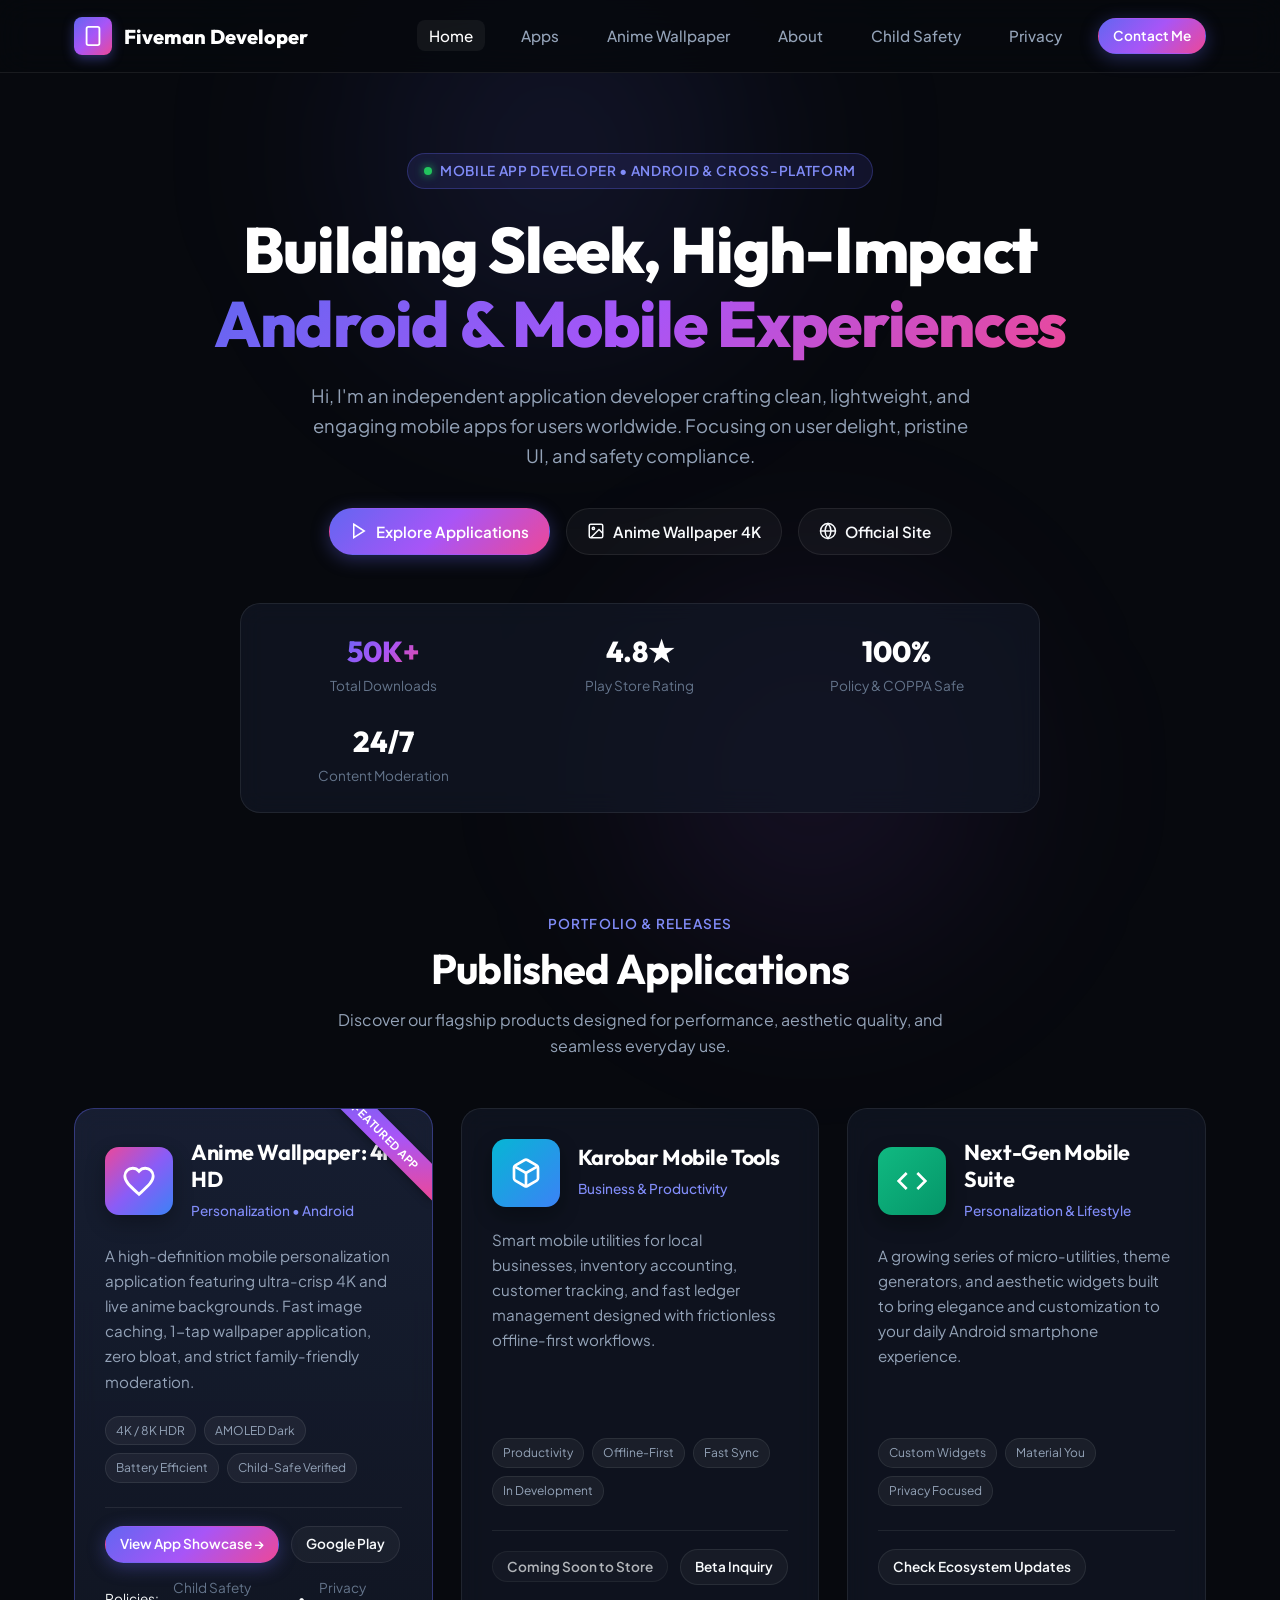
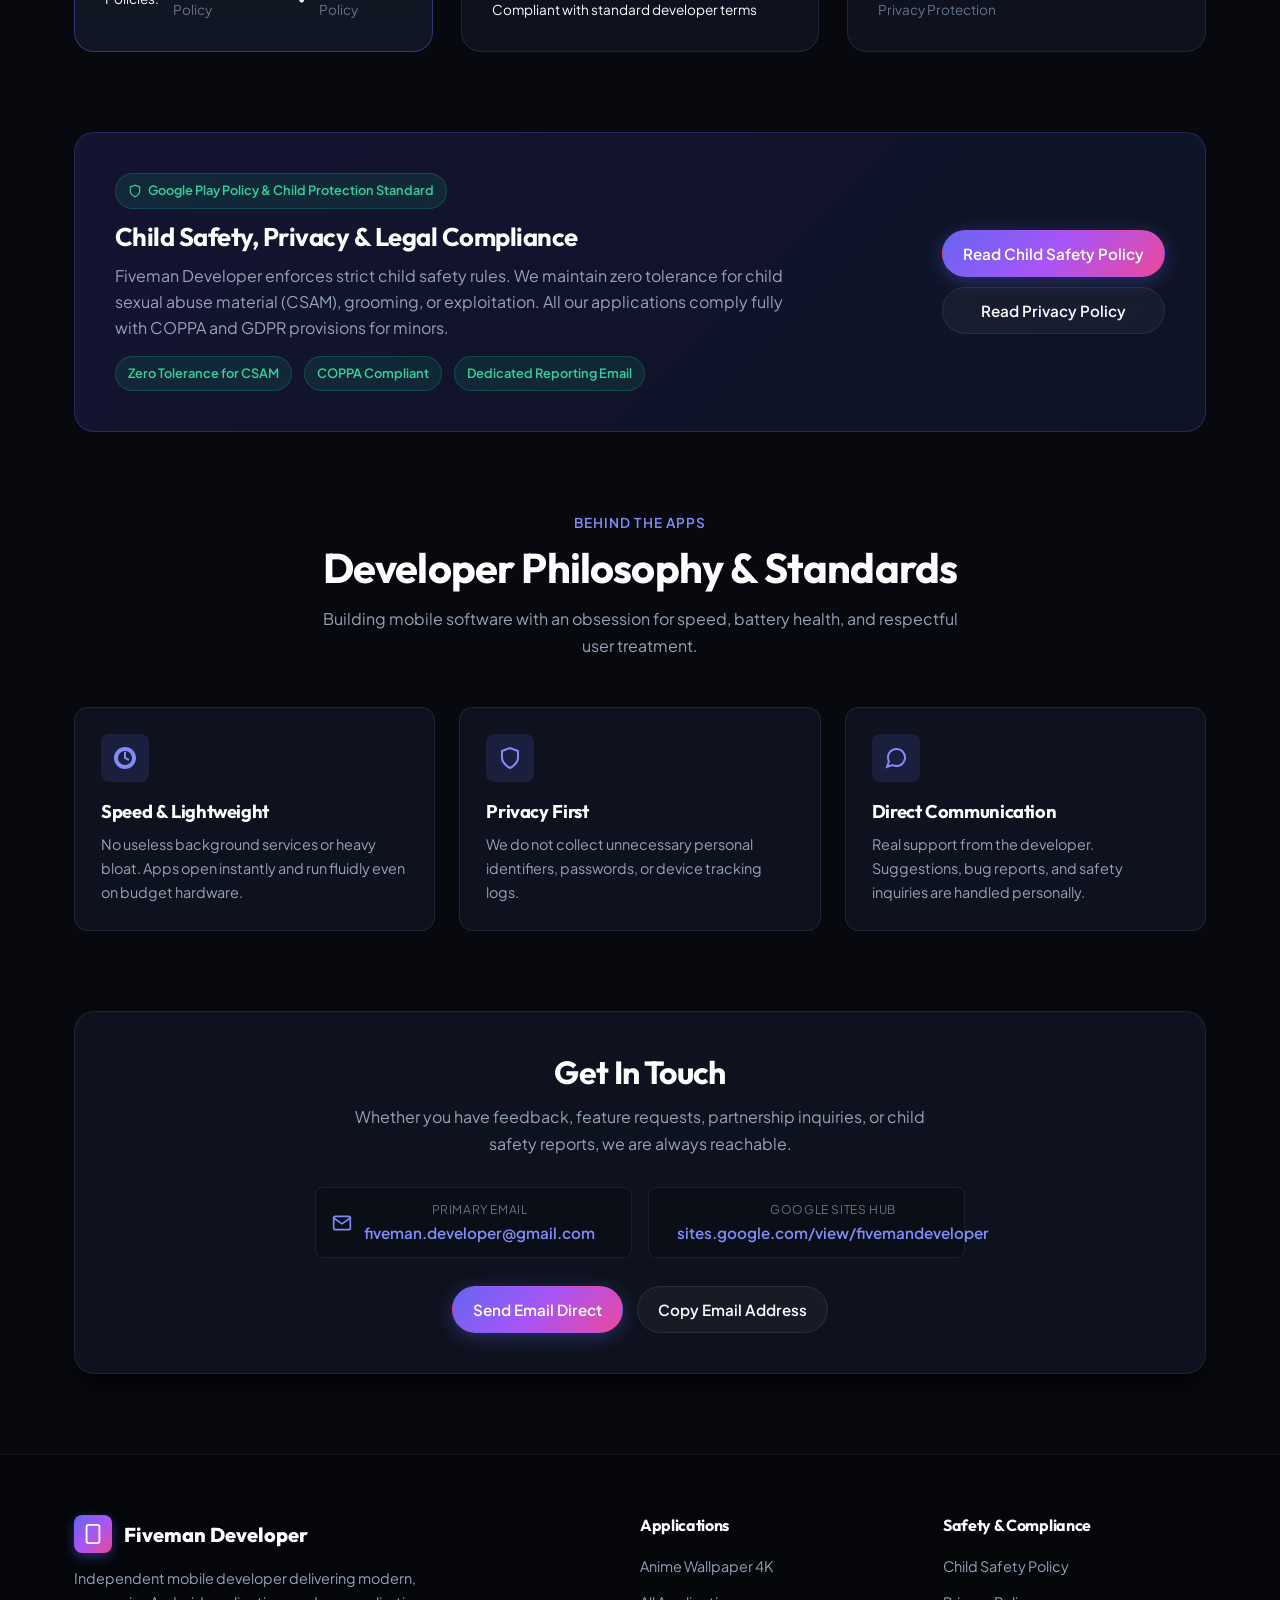
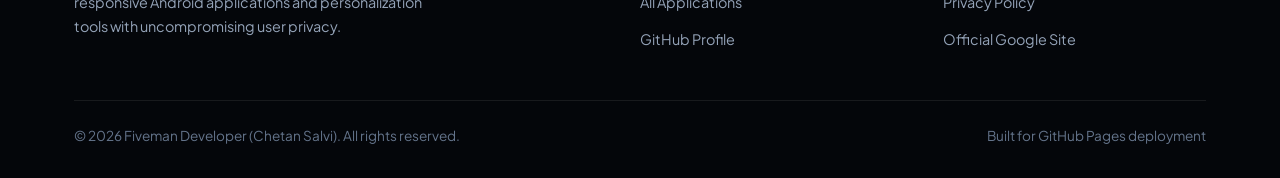
==== index.html @ 087a0f10 "feat: complete developer website with anime wallpaper and child safety policy" ====
<!DOCTYPE html>
<html lang="en">
<head>
  <meta charset="UTF-8">
  <meta name="viewport" content="width=device-width, initial-scale=1.0">
  <title>Fiveman Developer | Android Mobile App Developer &amp; Creator</title>
  <meta name="description" content="Official portfolio and app portal of Fiveman Developer (Chetan Salvi). Creator of high-performance Android mobile apps, Anime Wallpaper 4K, and utility tools.">
  <meta name="keywords" content="App Developer, Android Developer, Mobile Apps, Fiveman Developer, Chetan Salvi, Anime Wallpaper, GitHub Pages">
  <link rel="stylesheet" href="./css/style.css">
  <link rel="icon" href="data:image/svg+xml,<svg xmlns='http://www.w3.org/2000/svg' viewBox='0 0 24 24' fill='%236366f1'><path d='M12 2L2 7l10 5 10-5-10-5zm0 9l2.5-1.25L12 8.5l-2.5 1.25L12 11zm0 2.5l-5-2.5-5 2.5 10 5 10-5-5-2.5-5 2.5z'/></svg>">
</head>
<body>

  <!-- Navigation Bar -->
  <header class="navbar">
    <div class="container nav-container">
      <a href="./index.html" class="brand-logo" id="homeLogoLink">
        <div class="brand-icon">
          <svg viewBox="0 0 24 24" fill="none" stroke="currentColor" stroke-width="2">
            <rect x="5" y="2" width="14" height="20" rx="2" ry="2"/>
            <line x1="12" y1="18" x2="12.01" y2="18"/>
          </svg>
        </div>
        <span>Fiveman Developer</span>
      </a>

      <button class="mobile-toggle" id="mobileToggle" aria-label="Toggle navigation">
        <svg width="24" height="24" fill="none" stroke="currentColor" stroke-width="2">
          <path d="M4 6h16M4 12h16M4 18h16"/>
        </svg>
      </button>

      <ul class="nav-links" id="navLinks">
        <li><a href="./index.html" class="nav-link active">Home</a></li>
        <li><a href="#featured-apps" class="nav-link">Apps</a></li>
        <li><a href="./anime_wallpaper.html" class="nav-link">Anime Wallpaper</a></li>
        <li><a href="#about-dev" class="nav-link">About</a></li>
        <li><a href="./child_safty.html" class="nav-link">Child Safety</a></li>
        <li><a href="./privacy_policy.html" class="nav-link">Privacy</a></li>
        <li>
          <a href="mailto:fiveman.developer@gmail.com" class="btn btn-primary btn-sm">Contact Me</a>
        </li>
      </ul>
    </div>
  </header>

  <!-- Hero Section -->
  <section class="hero-section">
    <div class="container">
      <div class="badge-pill">
        <span class="badge-dot"></span>
        Mobile App Developer &bull; Android &amp; Cross-Platform
      </div>

      <h1 class="hero-title">
        Building Sleek, High-Impact <br>
        <span class="gradient-text">Android &amp; Mobile Experiences</span>
      </h1>

      <p class="hero-subtitle">
        Hi, I'm an independent application developer crafting clean, lightweight, and engaging mobile apps for users worldwide. Focusing on user delight, pristine UI, and safety compliance.
      </p>

      <div class="hero-cta">
        <a href="#featured-apps" class="btn btn-primary">
          <svg width="18" height="18" viewBox="0 0 24 24" fill="none" stroke="currentColor" stroke-width="2">
            <polygon points="5 3 19 12 5 21 5 3"/>
          </svg>
          Explore Applications
        </a>
        <a href="./anime_wallpaper.html" class="btn btn-outline">
          <svg width="18" height="18" viewBox="0 0 24 24" fill="none" stroke="currentColor" stroke-width="2">
            <rect x="3" y="3" width="18" height="18" rx="2" ry="2"/>
            <circle cx="8.5" cy="8.5" r="1.5"/>
            <polyline points="21 15 16 10 5 21"/>
          </svg>
          Anime Wallpaper 4K
        </a>
        <a href="https://sites.google.com/view/fivemandeveloper" target="_blank" rel="noopener noreferrer" class="btn btn-outline">
          <svg width="18" height="18" viewBox="0 0 24 24" fill="none" stroke="currentColor" stroke-width="2">
            <circle cx="12" cy="12" r="10"/>
            <line x1="2" y1="12" x2="22" y2="12"/>
            <path d="M12 2a15.3 15.3 0 0 1 4 10 15.3 15.3 0 0 1-4 10 15.3 15.3 0 0 1-4-10 15.3 15.3 0 0 1 4-10z"/>
          </svg>
          Official Site
        </a>
      </div>

      <!-- Quick Metrics Stats -->
      <div class="hero-stats">
        <div class="stat-item">
          <span class="stat-number gradient-text">50K+</span>
          <span class="stat-label">Total Downloads</span>
        </div>
        <div class="stat-item">
          <span class="stat-number">4.8★</span>
          <span class="stat-label">Play Store Rating</span>
        </div>
        <div class="stat-item">
          <span class="stat-number">100%</span>
          <span class="stat-label">Policy &amp; COPPA Safe</span>
        </div>
        <div class="stat-item">
          <span class="stat-number">24/7</span>
          <span class="stat-label">Content Moderation</span>
        </div>
      </div>
    </div>
  </section>

  <!-- Featured Apps Section -->
  <section class="container" id="featured-apps" style="padding-top: 40px;">
    <div class="section-header">
      <span class="section-tag">Portfolio &amp; Releases</span>
      <h2 class="section-title">Published Applications</h2>
      <p>Discover our flagship products designed for performance, aesthetic quality, and seamless everyday use.</p>
    </div>

    <div class="apps-grid">
      <!-- App 1: Anime Wallpaper (Main Flagship) -->
      <article class="app-card featured">
        <div class="app-header">
          <div class="app-icon app-icon-anime">
            <svg width="34" height="34" viewBox="0 0 24 24" fill="none" stroke="currentColor" stroke-width="2">
              <path d="M12 21.35l-1.45-1.32C5.4 15.36 2 12.28 2 8.5 2 5.42 4.42 3 7.5 3c1.74 0 3.41.81 4.5 2.09C13.09 3.81 14.76 3 16.5 3 19.58 3 22 5.42 22 8.5c0 3.78-3.4 6.86-8.55 11.54L12 21.35z"/>
            </svg>
          </div>
          <div class="app-title-group">
            <h3>Anime Wallpaper: 4K HD</h3>
            <span class="app-category">Personalization &bull; Android</span>
          </div>
        </div>

        <p class="app-description">
          A high-definition mobile personalization application featuring ultra-crisp 4K and live anime backgrounds. Fast image caching, 1-tap wallpaper application, zero bloat, and strict family-friendly moderation.
        </p>

        <div class="app-tags">
          <span class="app-tag">4K / 8K HDR</span>
          <span class="app-tag">AMOLED Dark</span>
          <span class="app-tag">Battery Efficient</span>
          <span class="app-tag">Child-Safe Verified</span>
        </div>

        <div class="app-actions">
          <a href="./anime_wallpaper.html" class="btn btn-primary btn-sm">
            View App Showcase &rarr;
          </a>
          <a href="https://play.google.com/store/apps" target="_blank" rel="noopener noreferrer" class="btn btn-outline btn-sm">
            Google Play
          </a>
        </div>

        <div class="app-policy-links">
          <span>Policies:</span>
          <a href="./child_safty.html">Child Safety Policy</a>
          <span>&bull;</span>
          <a href="./privacy_policy.html">Privacy Policy</a>
        </div>
      </article>

      <!-- App 2: Business & Utility / Karobar Tools -->
      <article class="app-card">
        <div class="app-header">
          <div class="app-icon" style="background: linear-gradient(135deg, #06b6d4 0%, #3b82f6 100%); color: white;">
            <svg width="32" height="32" viewBox="0 0 24 24" fill="none" stroke="currentColor" stroke-width="2">
              <path d="M21 16V8a2 2 0 0 0-1-1.73l-7-4a2 2 0 0 0-2 0l-7 4A2 2 0 0 0 3 8v8a2 2 0 0 0 1 1.73l7 4a2 2 0 0 0 2 0l7-4A2 2 0 0 0 21 16z"/>
              <polyline points="3.27 6.96 12 12.01 20.73 6.96"/>
              <line x1="12" y1="22.08" x2="12" y2="12"/>
            </svg>
          </div>
          <div class="app-title-group">
            <h3>Karobar Mobile Tools</h3>
            <span class="app-category">Business &amp; Productivity</span>
          </div>
        </div>

        <p class="app-description">
          Smart mobile utilities for local businesses, inventory accounting, customer tracking, and fast ledger management designed with frictionless offline-first workflows.
        </p>

        <div class="app-tags">
          <span class="app-tag">Productivity</span>
          <span class="app-tag">Offline-First</span>
          <span class="app-tag">Fast Sync</span>
          <span class="app-tag">In Development</span>
        </div>

        <div class="app-actions">
          <button class="btn btn-outline btn-sm" disabled style="opacity: 0.7; cursor: default;">
            Coming Soon to Store
          </button>
          <a href="mailto:fiveman.developer@gmail.com" class="btn btn-outline btn-sm">
            Beta Inquiry
          </a>
        </div>

        <div class="app-policy-links">
          <span>Compliant with standard developer terms</span>
        </div>
      </article>

      <!-- App 3: Developer Custom Utilities -->
      <article class="app-card">
        <div class="app-header">
          <div class="app-icon" style="background: linear-gradient(135deg, #10b981 0%, #059669 100%); color: white;">
            <svg width="32" height="32" viewBox="0 0 24 24" fill="none" stroke="currentColor" stroke-width="2">
              <polyline points="16 18 22 12 16 6"/>
              <polyline points="8 6 2 12 8 18"/>
            </svg>
          </div>
          <div class="app-title-group">
            <h3>Next-Gen Mobile Suite</h3>
            <span class="app-category">Personalization &amp; Lifestyle</span>
          </div>
        </div>

        <p class="app-description">
          A growing series of micro-utilities, theme generators, and aesthetic widgets built to bring elegance and customization to your daily Android smartphone experience.
        </p>

        <div class="app-tags">
          <span class="app-tag">Custom Widgets</span>
          <span class="app-tag">Material You</span>
          <span class="app-tag">Privacy Focused</span>
        </div>

        <div class="app-actions">
          <a href="https://sites.google.com/view/fivemandeveloper" target="_blank" rel="noopener noreferrer" class="btn btn-outline btn-sm">
            Check Ecosystem Updates
          </a>
        </div>

        <div class="app-policy-links">
          <a href="./privacy_policy.html">Privacy Protection</a>
        </div>
      </article>
    </div>
  </section>

  <!-- Child Safety & Trust Portal Banner -->
  <section class="container" style="margin-bottom: 70px;">
    <div class="compliance-banner">
      <div class="compliance-content">
        <div class="compliance-text">
          <div class="safety-badge" style="margin-bottom: 12px;">
            <svg width="14" height="14" viewBox="0 0 24 24" fill="none" stroke="currentColor" stroke-width="2">
              <path d="M12 22s8-4 8-10V5l-8-3-8 3v7c0 6 8 10 8 10z"/>
            </svg>
            <span>Google Play Policy &amp; Child Protection Standard</span>
          </div>
          <h3>Child Safety, Privacy &amp; Legal Compliance</h3>
          <p>
            Fiveman Developer enforces strict child safety rules. We maintain zero tolerance for child sexual abuse material (CSAM), grooming, or exploitation. All our applications comply fully with COPPA and GDPR provisions for minors.
          </p>
          <div class="compliance-badges">
            <span class="safety-badge">Zero Tolerance for CSAM</span>
            <span class="safety-badge">COPPA Compliant</span>
            <span class="safety-badge">Dedicated Reporting Email</span>
          </div>
        </div>
        <div style="display: flex; flex-direction: column; gap: 10px;">
          <a href="./child_safty.html" class="btn btn-primary">
            Read Child Safety Policy
          </a>
          <a href="./privacy_policy.html" class="btn btn-outline">
            Read Privacy Policy
          </a>
        </div>
      </div>
    </div>
  </section>

  <!-- Developer Profile & Skills -->
  <section class="container" id="about-dev" style="margin-bottom: 80px;">
    <div class="section-header">
      <span class="section-tag">Behind the Apps</span>
      <h2 class="section-title">Developer Philosophy &amp; Standards</h2>
      <p>Building mobile software with an obsession for speed, battery health, and respectful user treatment.</p>
    </div>

    <div class="feature-cards">
      <div class="feature-box">
        <div class="feature-icon-wrap">
          <svg width="24" height="24" viewBox="0 0 24 24" fill="none" stroke="currentColor" stroke-width="2">
            <path d="M12 2a10 10 0 1 0 10 10A10 10 0 0 0 12 2zm0 18a8 8 0 1 1 8-8 8 8 0 0 1-8 8z"/>
            <path d="M12 6v6l4 2"/>
          </svg>
        </div>
        <h4>Speed &amp; Lightweight</h4>
        <p>No useless background services or heavy bloat. Apps open instantly and run fluidly even on budget hardware.</p>
      </div>

      <div class="feature-box">
        <div class="feature-icon-wrap">
          <svg width="24" height="24" viewBox="0 0 24 24" fill="none" stroke="currentColor" stroke-width="2">
            <path d="M12 22s8-4 8-10V5l-8-3-8 3v7c0 6 8 10 8 10z"/>
          </svg>
        </div>
        <h4>Privacy First</h4>
        <p>We do not collect unnecessary personal identifiers, passwords, or device tracking logs.</p>
      </div>

      <div class="feature-box">
        <div class="feature-icon-wrap">
          <svg width="24" height="24" viewBox="0 0 24 24" fill="none" stroke="currentColor" stroke-width="2">
            <path d="M21 11.5a8.38 8.38 0 0 1-.9 3.8 8.5 8.5 0 0 1-7.6 4.7 8.38 8.38 0 0 1-3.8-.9L3 21l1.9-5.7a8.38 8.38 0 0 1-.9-3.8 8.5 8.5 0 0 1 4.7-7.6 8.38 8.38 0 0 1 3.8-.9h.5a8.48 8.48 0 0 1 8 8v.5z"/>
          </svg>
        </div>
        <h4>Direct Communication</h4>
        <p>Real support from the developer. Suggestions, bug reports, and safety inquiries are handled personally.</p>
      </div>
    </div>
  </section>

  <!-- Contact & Connect Section -->
  <section class="container" id="contact" style="margin-bottom: 80px;">
    <div class="policy-card" style="text-align: center;">
      <h2 style="font-size: 2rem; margin-bottom: 12px;">Get In Touch</h2>
      <p style="max-width: 580px; margin: 0 auto 30px;">
        Whether you have feedback, feature requests, partnership inquiries, or child safety reports, we are always reachable.
      </p>

      <div class="contact-info-grid" style="max-width: 650px; margin: 0 auto 28px;">
        <div class="contact-item">
          <svg viewBox="0 0 24 24" fill="none" stroke="currentColor" stroke-width="2">
            <path d="M4 4h16c1.1 0 2 .9 2 2v12c0 1.1-.9 2-2 2H4c-1.1 0-2-.9-2-2V6c0-1.1.9-2 2-2z"/>
            <polyline points="22,6 12,13 2,6"/>
          </svg>
          <div>
            <span class="label">Primary Email</span>
            <a href="mailto:fiveman.developer@gmail.com">fiveman.developer@gmail.com</a>
          </div>
        </div>

        <div class="contact-item">
          <svg viewBox="0 0 24 24" fill="none" stroke="currentColor" stroke-width="2">
            <circle cx="12" cy="12" r="10"/>
            <line x1="2" y1="12" x2="22" y2="12"/>
            <path d="M12 2a15.3 15.3 0 0 1 4 10 15.3 15.3 0 0 1-4 10 15.3 15.3 0 0 1-4-10 15.3 15.3 0 0 1 4-10z"/>
          </svg>
          <div>
            <span class="label">Google Sites Hub</span>
            <a href="https://sites.google.com/view/fivemandeveloper" target="_blank" rel="noopener noreferrer">sites.google.com/view/fivemandeveloper</a>
          </div>
        </div>
      </div>

      <div style="display: flex; justify-content: center; gap: 14px; flex-wrap: wrap;">
        <a href="mailto:fiveman.developer@gmail.com" class="btn btn-primary">
          Send Email Direct
        </a>
        <button class="btn btn-outline copy-email-btn" data-email="fiveman.developer@gmail.com">
          Copy Email Address
        </button>
      </div>
    </div>
  </section>

  <!-- Footer -->
  <footer class="footer">
    <div class="container">
      <div class="footer-grid">
        <div class="footer-brand">
          <div class="brand-logo">
            <div class="brand-icon">
              <svg viewBox="0 0 24 24" fill="none" stroke="currentColor" stroke-width="2">
                <rect x="5" y="2" width="14" height="20" rx="2" ry="2"/>
                <line x1="12" y1="18" x2="12.01" y2="18"/>
              </svg>
            </div>
            <span>Fiveman Developer</span>
          </div>
          <p>
            Independent mobile developer delivering modern, responsive Android applications and personalization tools with uncompromising user privacy.
          </p>
        </div>

        <div class="footer-col">
          <h5>Applications</h5>
          <ul class="footer-links">
            <li><a href="./anime_wallpaper.html">Anime Wallpaper 4K</a></li>
            <li><a href="#featured-apps">All Applications</a></li>
            <li><a href="https://github.com/ChetanSalvi7" target="_blank" rel="noopener noreferrer">GitHub Profile</a></li>
          </ul>
        </div>

        <div class="footer-col">
          <h5>Safety &amp; Compliance</h5>
          <ul class="footer-links">
            <li><a href="./child_safty.html">Child Safety Policy</a></li>
            <li><a href="./privacy_policy.html">Privacy Policy</a></li>
            <li><a href="https://sites.google.com/view/fivemandeveloper" target="_blank" rel="noopener noreferrer">Official Google Site</a></li>
          </ul>
        </div>
      </div>

      <div class="footer-bottom">
        <span>&copy; <span class="current-year">2026</span> Fiveman Developer (Chetan Salvi). All rights reserved.</span>
        <span>Built for GitHub Pages deployment</span>
      </div>
    </div>
  </footer>

  <script src="./js/main.js"></script>
</body>
</html>
---- css/style.css ----
/* ==========================================================================
   Fiveman Developer - Modern App Portfolio & Policy Portal
   Designed for GitHub Pages Deployment
   ========================================================================== */

@import url('https://fonts.googleapis.com/css2?family=Outfit:wght@400;500;600;700;800&family=Plus+Jakarta+Sans:wght@400;500;600;700&display=swap');

:root {
  /* Colors */
  --bg-main: #07090e;
  --bg-card: rgba(18, 24, 38, 0.7);
  --bg-card-hover: rgba(26, 34, 53, 0.85);
  --bg-glass: rgba(255, 255, 255, 0.03);
  --bg-subtle: #0f1523;

  --border-subtle: rgba(255, 255, 255, 0.08);
  --border-glow: rgba(99, 102, 241, 0.35);

  --text-primary: #f8fafc;
  --text-secondary: #94a3b8;
  --text-muted: #64748b;
  --text-white: #ffffff;

  --primary: #6366f1;
  --primary-light: #818cf8;
  --primary-dark: #4f46e5;
  --primary-gradient: linear-gradient(135deg, #6366f1 0%, #a855f7 50%, #ec4899 100%);
  --cyan-gradient: linear-gradient(135deg, #06b6d4 0%, #3b82f6 100%);

  --danger: #ef4444;
  --danger-bg: rgba(239, 68, 68, 0.12);
  --danger-border: rgba(239, 68, 68, 0.3);

  --warning: #f59e0b;
  --warning-bg: rgba(245, 158, 11, 0.12);
  --warning-border: rgba(245, 158, 11, 0.3);

  --success: #10b981;
  --success-bg: rgba(16, 185, 129, 0.12);
  --success-border: rgba(16, 185, 129, 0.3);

  /* Typography */
  --font-heading: 'Outfit', sans-serif;
  --font-body: 'Plus Jakarta Sans', -apple-system, BlinkMacSystemFont, 'Segoe UI', Roboto, sans-serif;

  /* Shadows & Glows */
  --shadow-sm: 0 4px 6px -1px rgba(0, 0, 0, 0.2);
  --shadow-lg: 0 20px 25px -5px rgba(0, 0, 0, 0.5), 0 8px 10px -6px rgba(0, 0, 0, 0.5);
  --glow-primary: 0 0 30px rgba(99, 102, 241, 0.25);
  --glow-pink: 0 0 35px rgba(236, 72, 153, 0.2);

  /* Transitions */
  --transition: all 0.25s cubic-bezier(0.4, 0, 0.2, 1);
  --radius-sm: 8px;
  --radius-md: 14px;
  --radius-lg: 20px;
  --radius-full: 9999px;
}

/* Base Styles */
* {
  box-sizing: border-box;
  margin: 0;
  padding: 0;
}

html {
  scroll-behavior: smooth;
  color-scheme: dark;
}

body {
  font-family: var(--font-body);
  background-color: var(--bg-main);
  color: var(--text-primary);
  line-height: 1.65;
  min-height: 100vh;
  position: relative;
  overflow-x: hidden;
  -webkit-font-smoothing: antialiased;
}

/* Ambient Background Glow */
body::before {
  content: '';
  position: fixed;
  top: -150px;
  left: 20%;
  width: 600px;
  height: 600px;
  background: radial-gradient(circle, rgba(99, 102, 241, 0.15) 0%, rgba(0, 0, 0, 0) 70%);
  filter: blur(80px);
  z-index: -1;
  pointer-events: none;
}

body::after {
  content: '';
  position: fixed;
  bottom: -150px;
  right: 15%;
  width: 550px;
  height: 550px;
  background: radial-gradient(circle, rgba(168, 85, 247, 0.12) 0%, rgba(0, 0, 0, 0) 70%);
  filter: blur(80px);
  z-index: -1;
  pointer-events: none;
}

/* Typography Helpers */
h1, h2, h3, h4, h5, h6 {
  font-family: var(--font-heading);
  font-weight: 700;
  line-height: 1.25;
  color: var(--text-white);
  letter-spacing: -0.02em;
}

p {
  color: var(--text-secondary);
}

a {
  color: var(--primary-light);
  text-decoration: none;
  transition: var(--transition);
}

a:hover {
  color: var(--text-white);
}

.gradient-text {
  background: var(--primary-gradient);
  -webkit-background-clip: text;
  -webkit-text-fill-color: transparent;
  display: inline-block;
}

.container {
  width: 100%;
  max-width: 1180px;
  margin: 0 auto;
  padding: 0 24px;
}

/* Header & Navbar */
.navbar {
  position: sticky;
  top: 0;
  z-index: 100;
  backdrop-filter: blur(16px);
  -webkit-backdrop-filter: blur(16px);
  background: rgba(7, 9, 14, 0.85);
  border-bottom: 1px solid var(--border-subtle);
  transition: var(--transition);
}

.nav-container {
  display: flex;
  align-items: center;
  justify-content: space-between;
  height: 72px;
}

.brand-logo {
  display: flex;
  align-items: center;
  gap: 12px;
  font-family: var(--font-heading);
  font-weight: 800;
  font-size: 1.25rem;
  color: var(--text-white);
}

.brand-icon {
  width: 38px;
  height: 38px;
  border-radius: var(--radius-sm);
  background: var(--primary-gradient);
  display: flex;
  align-items: center;
  justify-content: center;
  color: white;
  box-shadow: 0 4px 12px rgba(99, 102, 241, 0.4);
}

.brand-icon svg {
  width: 22px;
  height: 22px;
}

.nav-links {
  display: flex;
  align-items: center;
  list-style: none;
  gap: 24px;
}

.nav-link {
  color: var(--text-secondary);
  font-weight: 500;
  font-size: 0.95rem;
  padding: 6px 12px;
  border-radius: var(--radius-sm);
  transition: var(--transition);
}

.nav-link:hover, .nav-link.active {
  color: var(--text-white);
  background: rgba(255, 255, 255, 0.05);
}

.nav-actions {
  display: flex;
  align-items: center;
  gap: 14px;
}

/* Buttons */
.btn {
  display: inline-flex;
  align-items: center;
  justify-content: center;
  gap: 8px;
  font-family: var(--font-body);
  font-weight: 600;
  font-size: 0.95rem;
  padding: 10px 20px;
  border-radius: var(--radius-full);
  cursor: pointer;
  transition: var(--transition);
  border: 1px solid transparent;
  text-decoration: none;
}

.btn-primary {
  background: var(--primary-gradient);
  color: var(--text-white);
  box-shadow: 0 4px 18px rgba(99, 102, 241, 0.35);
}

.btn-primary:hover {
  transform: translateY(-2px);
  box-shadow: 0 6px 25px rgba(99, 102, 241, 0.55);
  color: var(--text-white);
}

.btn-outline {
  background: rgba(255, 255, 255, 0.04);
  color: var(--text-primary);
  border-color: var(--border-subtle);
}

.btn-outline:hover {
  background: rgba(255, 255, 255, 0.09);
  border-color: rgba(255, 255, 255, 0.2);
  color: var(--text-white);
  transform: translateY(-2px);
}

.btn-sm {
  padding: 6px 14px;
  font-size: 0.85rem;
}

/* Mobile Menu Toggle */
.mobile-toggle {
  display: none;
  background: none;
  border: none;
  color: var(--text-primary);
  font-size: 1.5rem;
  cursor: pointer;
  padding: 6px;
}

/* Hero Section */
.hero-section {
  padding: 80px 0 60px;
  text-align: center;
  position: relative;
}

.badge-pill {
  display: inline-flex;
  align-items: center;
  gap: 8px;
  padding: 6px 16px;
  border-radius: var(--radius-full);
  background: rgba(99, 102, 241, 0.12);
  border: 1px solid rgba(99, 102, 241, 0.3);
  color: var(--primary-light);
  font-size: 0.85rem;
  font-weight: 600;
  margin-bottom: 24px;
  text-transform: uppercase;
  letter-spacing: 0.05em;
}

.badge-dot {
  width: 8px;
  height: 8px;
  border-radius: 50%;
  background: #22c55e;
  box-shadow: 0 0 10px #22c55e;
}

.hero-title {
  font-size: clamp(2.5rem, 5vw, 4.2rem);
  font-weight: 800;
  max-width: 900px;
  margin: 0 auto 20px;
  line-height: 1.15;
}

.hero-subtitle {
  font-size: 1.15rem;
  max-width: 680px;
  margin: 0 auto 36px;
  color: var(--text-secondary);
}

.hero-cta {
  display: flex;
  align-items: center;
  justify-content: center;
  gap: 16px;
  flex-wrap: wrap;
  margin-bottom: 48px;
}

.hero-stats {
  display: grid;
  grid-template-columns: repeat(auto-fit, minmax(180px, 1fr));
  gap: 20px;
  max-width: 800px;
  margin: 40px auto 0;
  padding: 24px;
  background: var(--bg-card);
  backdrop-filter: blur(12px);
  border: 1px solid var(--border-subtle);
  border-radius: var(--radius-lg);
}

.stat-item {
  display: flex;
  flex-direction: column;
  align-items: center;
}

.stat-number {
  font-family: var(--font-heading);
  font-size: 1.8rem;
  font-weight: 800;
  color: var(--text-white);
}

.stat-label {
  font-size: 0.85rem;
  color: var(--text-muted);
}

/* Section Header */
.section-header {
  text-align: center;
  max-width: 650px;
  margin: 0 auto 48px;
}

.section-tag {
  color: var(--primary-light);
  font-weight: 600;
  font-size: 0.85rem;
  text-transform: uppercase;
  letter-spacing: 0.08em;
  margin-bottom: 8px;
  display: block;
}

.section-title {
  font-size: clamp(1.8rem, 3.5vw, 2.6rem);
  margin-bottom: 12px;
}

/* Featured App Card */
.apps-grid {
  display: grid;
  grid-template-columns: repeat(auto-fit, minmax(340px, 1fr));
  gap: 28px;
  margin-bottom: 80px;
}

.app-card {
  background: var(--bg-card);
  border: 1px solid var(--border-subtle);
  border-radius: var(--radius-lg);
  padding: 30px;
  backdrop-filter: blur(12px);
  transition: var(--transition);
  display: flex;
  flex-direction: column;
  position: relative;
  overflow: hidden;
}

.app-card:hover {
  transform: translateY(-6px);
  border-color: var(--border-glow);
  box-shadow: var(--shadow-lg), var(--glow-primary);
}

.app-card.featured {
  border-color: rgba(99, 102, 241, 0.4);
  background: linear-gradient(180deg, rgba(30, 39, 65, 0.7) 0%, rgba(18, 24, 38, 0.85) 100%);
}

.app-card.featured::before {
  content: 'FEATURED APP';
  position: absolute;
  top: 14px;
  right: -32px;
  background: var(--primary-gradient);
  color: white;
  font-size: 0.7rem;
  font-weight: 700;
  padding: 4px 34px;
  transform: rotate(45deg);
  letter-spacing: 0.05em;
  box-shadow: 0 2px 8px rgba(0,0,0,0.3);
}

.app-header {
  display: flex;
  align-items: center;
  gap: 18px;
  margin-bottom: 20px;
}

.app-icon {
  width: 68px;
  height: 68px;
  border-radius: var(--radius-md);
  display: flex;
  align-items: center;
  justify-content: center;
  flex-shrink: 0;
  box-shadow: 0 8px 20px rgba(0,0,0,0.3);
  position: relative;
  overflow: hidden;
}

.app-icon-anime {
  background: linear-gradient(135deg, #ec4899 0%, #8b5cf6 50%, #3b82f6 100%);
  color: white;
}

.app-title-group h3 {
  font-size: 1.35rem;
  margin-bottom: 4px;
}

.app-category {
  font-size: 0.85rem;
  color: var(--primary-light);
  font-weight: 500;
}

.app-description {
  font-size: 0.95rem;
  margin-bottom: 22px;
  flex-grow: 1;
}

.app-tags {
  display: flex;
  flex-wrap: wrap;
  gap: 8px;
  margin-bottom: 24px;
}

.app-tag {
  font-size: 0.75rem;
  padding: 4px 10px;
  background: rgba(255, 255, 255, 0.05);
  border: 1px solid rgba(255, 255, 255, 0.08);
  border-radius: var(--radius-full);
  color: var(--text-secondary);
}

.app-actions {
  display: flex;
  align-items: center;
  gap: 12px;
  flex-wrap: wrap;
  padding-top: 18px;
  border-top: 1px solid var(--border-subtle);
}

.app-policy-links {
  display: flex;
  align-items: center;
  gap: 14px;
  font-size: 0.85rem;
  margin-top: 14px;
}

.app-policy-links a {
  color: var(--text-muted);
}

.app-policy-links a:hover {
  color: var(--primary-light);
  text-decoration: underline;
}

/* Feature Showcase Section */
.features-section {
  padding: 60px 0 80px;
}

.feature-cards {
  display: grid;
  grid-template-columns: repeat(auto-fit, minmax(280px, 1fr));
  gap: 24px;
}

.feature-box {
  background: var(--bg-card);
  border: 1px solid var(--border-subtle);
  border-radius: var(--radius-md);
  padding: 26px;
  transition: var(--transition);
}

.feature-box:hover {
  transform: translateY(-4px);
  border-color: rgba(255, 255, 255, 0.15);
  background: var(--bg-card-hover);
}

.feature-icon-wrap {
  width: 48px;
  height: 48px;
  border-radius: var(--radius-sm);
  background: rgba(99, 102, 241, 0.15);
  color: var(--primary-light);
  display: flex;
  align-items: center;
  justify-content: center;
  margin-bottom: 18px;
}

.feature-box h4 {
  font-size: 1.15rem;
  margin-bottom: 10px;
}

.feature-box p {
  font-size: 0.9rem;
}

/* Compliance Banner */
.compliance-banner {
  background: linear-gradient(135deg, rgba(30, 27, 75, 0.6) 0%, rgba(15, 23, 42, 0.8) 100%);
  border: 1px solid rgba(99, 102, 241, 0.25);
  border-radius: var(--radius-lg);
  padding: 40px;
  margin-bottom: 80px;
  position: relative;
}

.compliance-content {
  display: flex;
  align-items: center;
  justify-content: space-between;
  gap: 32px;
  flex-wrap: wrap;
}

.compliance-text {
  max-width: 680px;
}

.compliance-text h3 {
  font-size: 1.6rem;
  margin-bottom: 10px;
}

.compliance-text p {
  margin-bottom: 14px;
}

.compliance-badges {
  display: flex;
  gap: 12px;
  flex-wrap: wrap;
}

.safety-badge {
  display: inline-flex;
  align-items: center;
  gap: 6px;
  background: rgba(16, 185, 129, 0.12);
  color: #34d399;
  border: 1px solid rgba(16, 185, 129, 0.25);
  padding: 6px 12px;
  border-radius: var(--radius-full);
  font-size: 0.8rem;
  font-weight: 600;
}

/* Legal & Policy Page Styles */
.policy-page-header {
  padding: 50px 0 30px;
  border-bottom: 1px solid var(--border-subtle);
  background: linear-gradient(180deg, rgba(18, 24, 38, 0.4) 0%, rgba(7, 9, 14, 0) 100%);
}

.breadcrumbs {
  display: flex;
  align-items: center;
  gap: 8px;
  font-size: 0.85rem;
  color: var(--text-muted);
  margin-bottom: 18px;
}

.breadcrumbs a {
  color: var(--text-secondary);
}

.breadcrumbs a:hover {
  color: var(--primary-light);
}

.breadcrumbs span {
  color: var(--text-muted);
}

.policy-title {
  font-size: clamp(2rem, 4vw, 3rem);
  margin-bottom: 10px;
}

.policy-meta {
  display: flex;
  align-items: center;
  gap: 20px;
  color: var(--text-muted);
  font-size: 0.9rem;
  flex-wrap: wrap;
}

.policy-meta-item {
  display: flex;
  align-items: center;
  gap: 6px;
}

.policy-container {
  max-width: 860px;
  margin: 40px auto 80px;
  padding: 0 20px;
}

.policy-card {
  background: var(--bg-card);
  border: 1px solid var(--border-subtle);
  border-radius: var(--radius-lg);
  padding: 40px;
  backdrop-filter: blur(12px);
  box-shadow: var(--shadow-lg);
}

.policy-intro {
  font-size: 1.05rem;
  line-height: 1.7;
  color: var(--text-primary);
  margin-bottom: 32px;
  padding-bottom: 24px;
  border-bottom: 1px solid var(--border-subtle);
}

.policy-section {
  margin-bottom: 36px;
}

.policy-section-header {
  display: flex;
  align-items: center;
  gap: 12px;
  margin-bottom: 16px;
}

.policy-number {
  width: 32px;
  height: 32px;
  border-radius: 50%;
  background: var(--primary-gradient);
  color: white;
  display: flex;
  align-items: center;
  justify-content: center;
  font-weight: 700;
  font-size: 0.9rem;
  flex-shrink: 0;
}

.policy-section h2 {
  font-size: 1.35rem;
}

.policy-section p {
  margin-bottom: 14px;
  font-size: 0.98rem;
  color: #cbd5e1;
}

.policy-list {
  list-style: none;
  margin: 16px 0;
  display: flex;
  flex-direction: column;
  gap: 10px;
}

.policy-list li {
  position: relative;
  padding-left: 28px;
  color: #e2e8f0;
  font-size: 0.96rem;
}

.policy-list li::before {
  content: '';
  position: absolute;
  left: 8px;
  top: 9px;
  width: 8px;
  height: 8px;
  border-radius: 50%;
  background: var(--primary);
}

.policy-list.prohibited li::before {
  background: var(--danger);
  box-shadow: 0 0 6px var(--danger);
}

.alert-box {
  border-radius: var(--radius-md);
  padding: 18px 22px;
  margin: 20px 0;
  display: flex;
  gap: 14px;
  align-items: flex-start;
}

.alert-danger {
  background: var(--danger-bg);
  border: 1px solid var(--danger-border);
  color: #fca5a5;
}

.alert-warning {
  background: var(--warning-bg);
  border: 1px solid var(--warning-border);
  color: #fde68a;
}

.alert-info {
  background: rgba(99, 102, 241, 0.1);
  border: 1px solid rgba(99, 102, 241, 0.25);
  color: #c7d2fe;
}

.alert-box svg {
  width: 22px;
  height: 22px;
  flex-shrink: 0;
  margin-top: 2px;
}

.contact-card {
  background: rgba(255, 255, 255, 0.03);
  border: 1px solid var(--border-subtle);
  border-radius: var(--radius-md);
  padding: 24px;
  margin-top: 24px;
}

.contact-info-grid {
  display: grid;
  grid-template-columns: repeat(auto-fit, minmax(240px, 1fr));
  gap: 16px;
  margin-top: 16px;
}

.contact-item {
  display: flex;
  align-items: center;
  gap: 12px;
  padding: 12px 16px;
  background: rgba(0, 0, 0, 0.25);
  border: 1px solid var(--border-subtle);
  border-radius: var(--radius-sm);
}

.contact-item svg {
  color: var(--primary-light);
  width: 20px;
  height: 20px;
}

.contact-item div {
  display: flex;
  flex-direction: column;
}

.contact-item span.label {
  font-size: 0.75rem;
  color: var(--text-muted);
  text-transform: uppercase;
  letter-spacing: 0.05em;
}

.contact-item a {
  font-weight: 600;
  font-size: 0.95rem;
}

/* Anime Wallpaper Dedicated Page Styles */
.app-hero {
  padding: 60px 0 40px;
  position: relative;
}

.app-hero-grid {
  display: grid;
  grid-template-columns: 1fr 1fr;
  gap: 48px;
  align-items: center;
}

.app-showcase-visual {
  position: relative;
  display: flex;
  justify-content: center;
  align-items: center;
}

.phone-mockup-frame {
  width: 290px;
  height: 580px;
  background: #0f172a;
  border: 8px solid #1e293b;
  border-radius: 42px;
  box-shadow: 0 25px 50px -12px rgba(0, 0, 0, 0.7), 0 0 35px rgba(99, 102, 241, 0.25);
  position: relative;
  overflow: hidden;
  display: flex;
  flex-direction: column;
}

.phone-notch {
  width: 110px;
  height: 20px;
  background: #1e293b;
  border-radius: 0 0 14px 14px;
  position: absolute;
  top: 0;
  left: 50%;
  transform: translateX(-50%);
  z-index: 10;
}

.phone-screen {
  flex: 1;
  background: linear-gradient(180deg, #18112e 0%, #0d091a 100%);
  padding: 24px 16px 16px;
  display: flex;
  flex-direction: column;
  gap: 12px;
}

.phone-screen-header {
  display: flex;
  justify-content: space-between;
  align-items: center;
  font-size: 0.75rem;
  color: var(--text-secondary);
  padding: 8px 4px 4px;
}

.phone-preview-card {
  border-radius: 16px;
  height: 180px;
  background: linear-gradient(135deg, #a855f7 0%, #ec4899 50%, #f97316 100%);
  position: relative;
  overflow: hidden;
  box-shadow: 0 10px 15px -3px rgba(0,0,0,0.5);
  display: flex;
  flex-direction: column;
  justify-content: flex-end;
  padding: 14px;
}

.preview-tag {
  align-self: flex-start;
  margin-bottom: auto;
  font-size: 0.65rem;
  font-weight: 700;
  background: rgba(0,0,0,0.5);
  backdrop-filter: blur(4px);
  color: white;
  padding: 3px 8px;
  border-radius: 12px;
}

.preview-title {
  color: white;
  font-weight: 700;
  font-size: 0.95rem;
  text-shadow: 0 2px 4px rgba(0,0,0,0.6);
}

.phone-grid-preview {
  display: grid;
  grid-template-columns: 1fr 1fr;
  gap: 8px;
  flex: 1;
}

.small-preview-thumb {
  border-radius: 12px;
  background: #1e293b;
  position: relative;
  overflow: hidden;
  display: flex;
  align-items: center;
  justify-content: center;
}

.thumb-1 {
  background: linear-gradient(135deg, #3b82f6 0%, #06b6d4 100%);
}

.thumb-2 {
  background: linear-gradient(135deg, #8b5cf6 0%, #6366f1 100%);
}

.thumb-label {
  font-size: 0.7rem;
  font-weight: 600;
  color: white;
  background: rgba(0,0,0,0.4);
  padding: 2px 8px;
  border-radius: 10px;
}

.app-meta-tags {
  display: flex;
  gap: 12px;
  flex-wrap: wrap;
  margin: 16px 0 24px;
}

.app-spec-badge {
  display: flex;
  align-items: center;
  gap: 6px;
  font-size: 0.85rem;
  color: #cbd5e1;
  background: rgba(255, 255, 255, 0.04);
  border: 1px solid var(--border-subtle);
  padding: 6px 14px;
  border-radius: var(--radius-sm);
}

/* Gallery Section */
.gallery-section {
  padding: 60px 0;
}

.category-chips {
  display: flex;
  gap: 10px;
  flex-wrap: wrap;
  justify-content: center;
  margin-bottom: 36px;
}

.category-chip {
  padding: 8px 18px;
  border-radius: var(--radius-full);
  background: rgba(255,255,255,0.04);
  border: 1px solid var(--border-subtle);
  color: var(--text-secondary);
  font-size: 0.9rem;
  font-weight: 500;
  cursor: pointer;
  transition: var(--transition);
}

.category-chip:hover, .category-chip.active {
  background: var(--primary-gradient);
  color: white;
  border-color: transparent;
}

.wallpaper-cards-grid {
  display: grid;
  grid-template-columns: repeat(auto-fill, minmax(240px, 1fr));
  gap: 20px;
}

.wallpaper-card {
  border-radius: var(--radius-md);
  overflow: hidden;
  background: var(--bg-card);
  border: 1px solid var(--border-subtle);
  transition: var(--transition);
  position: relative;
  aspect-ratio: 9 / 16;
  display: flex;
  flex-direction: column;
  justify-content: flex-end;
  padding: 16px;
}

.wallpaper-card:hover {
  transform: translateY(-6px);
  border-color: var(--border-glow);
  box-shadow: var(--shadow-lg);
}

.card-bg-gradient-1 {
  background: linear-gradient(180deg, rgba(15, 23, 42, 0.2) 0%, rgba(15, 23, 42, 0.95) 100%),
              linear-gradient(135deg, #4f46e5 0%, #ec4899 50%, #06b6d4 100%);
}

.card-bg-gradient-2 {
  background: linear-gradient(180deg, rgba(15, 23, 42, 0.2) 0%, rgba(15, 23, 42, 0.95) 100%),
              linear-gradient(135deg, #10b981 0%, #3b82f6 50%, #9333ea 100%);
}

.card-bg-gradient-3 {
  background: linear-gradient(180deg, rgba(15, 23, 42, 0.2) 0%, rgba(15, 23, 42, 0.95) 100%),
              linear-gradient(135deg, #f59e0b 0%, #ef4444 60%, #831843 100%);
}

.card-bg-gradient-4 {
  background: linear-gradient(180deg, rgba(15, 23, 42, 0.2) 0%, rgba(15, 23, 42, 0.95) 100%),
              linear-gradient(135deg, #8b5cf6 0%, #3b82f6 50%, #ec4899 100%);
}

.wallpaper-badge {
  position: absolute;
  top: 14px;
  right: 14px;
  background: rgba(0,0,0,0.65);
  backdrop-filter: blur(8px);
  color: white;
  font-size: 0.7rem;
  font-weight: 700;
  padding: 4px 10px;
  border-radius: var(--radius-full);
  border: 1px solid rgba(255,255,255,0.1);
}

.wallpaper-card-info h4 {
  font-size: 1.1rem;
  margin-bottom: 4px;
}

.wallpaper-card-info p {
  font-size: 0.8rem;
  color: #94a3b8;
}

/* Footer */
.footer {
  border-top: 1px solid var(--border-subtle);
  background: rgba(5, 7, 11, 0.95);
  padding: 60px 0 30px;
  margin-top: 80px;
}

.footer-grid {
  display: grid;
  grid-template-columns: 2fr 1fr 1fr;
  gap: 40px;
  margin-bottom: 48px;
}

.footer-brand p {
  max-width: 360px;
  margin-top: 14px;
  font-size: 0.9rem;
}

.footer-col h5 {
  font-size: 1rem;
  margin-bottom: 18px;
  color: var(--text-white);
}

.footer-links {
  list-style: none;
  display: flex;
  flex-direction: column;
  gap: 10px;
}

.footer-links a {
  color: var(--text-secondary);
  font-size: 0.9rem;
}

.footer-links a:hover {
  color: var(--primary-light);
  transform: translateX(4px);
  display: inline-block;
}

.footer-bottom {
  padding-top: 24px;
  border-top: 1px solid var(--border-subtle);
  display: flex;
  align-items: center;
  justify-content: space-between;
  font-size: 0.85rem;
  color: var(--text-muted);
  flex-wrap: wrap;
  gap: 16px;
}

/* Toast Message */
.toast-notice {
  position: fixed;
  bottom: 24px;
  right: 24px;
  background: #1e293b;
  color: white;
  padding: 12px 20px;
  border-radius: var(--radius-md);
  border: 1px solid var(--border-glow);
  box-shadow: var(--shadow-lg);
  display: flex;
  align-items: center;
  gap: 10px;
  font-size: 0.9rem;
  z-index: 1000;
  opacity: 0;
  transform: translateY(20px);
  transition: all 0.3s ease;
  pointer-events: none;
}

.toast-notice.show {
  opacity: 1;
  transform: translateY(0);
}

/* Responsive adjustments */
@media (max-width: 900px) {
  .app-hero-grid {
    grid-template-columns: 1fr;
    text-align: center;
  }
  .app-meta-tags {
    justify-content: center;
  }
  .app-showcase-visual {
    order: -1;
  }
  .footer-grid {
    grid-template-columns: 1fr 1fr;
  }
}

@media (max-width: 768px) {
  .nav-links {
    display: none;
    position: absolute;
    top: 72px;
    left: 0;
    width: 100%;
    background: #0b0f19;
    flex-direction: column;
    padding: 24px;
    border-bottom: 1px solid var(--border-subtle);
    gap: 16px;
  }

  .nav-links.active {
    display: flex;
  }

  .mobile-toggle {
    display: block;
  }

  .policy-card {
    padding: 24px 18px;
  }

  .footer-grid {
    grid-template-columns: 1fr;
  }

  .compliance-content {
    flex-direction: column;
    align-items: flex-start;
  }
}
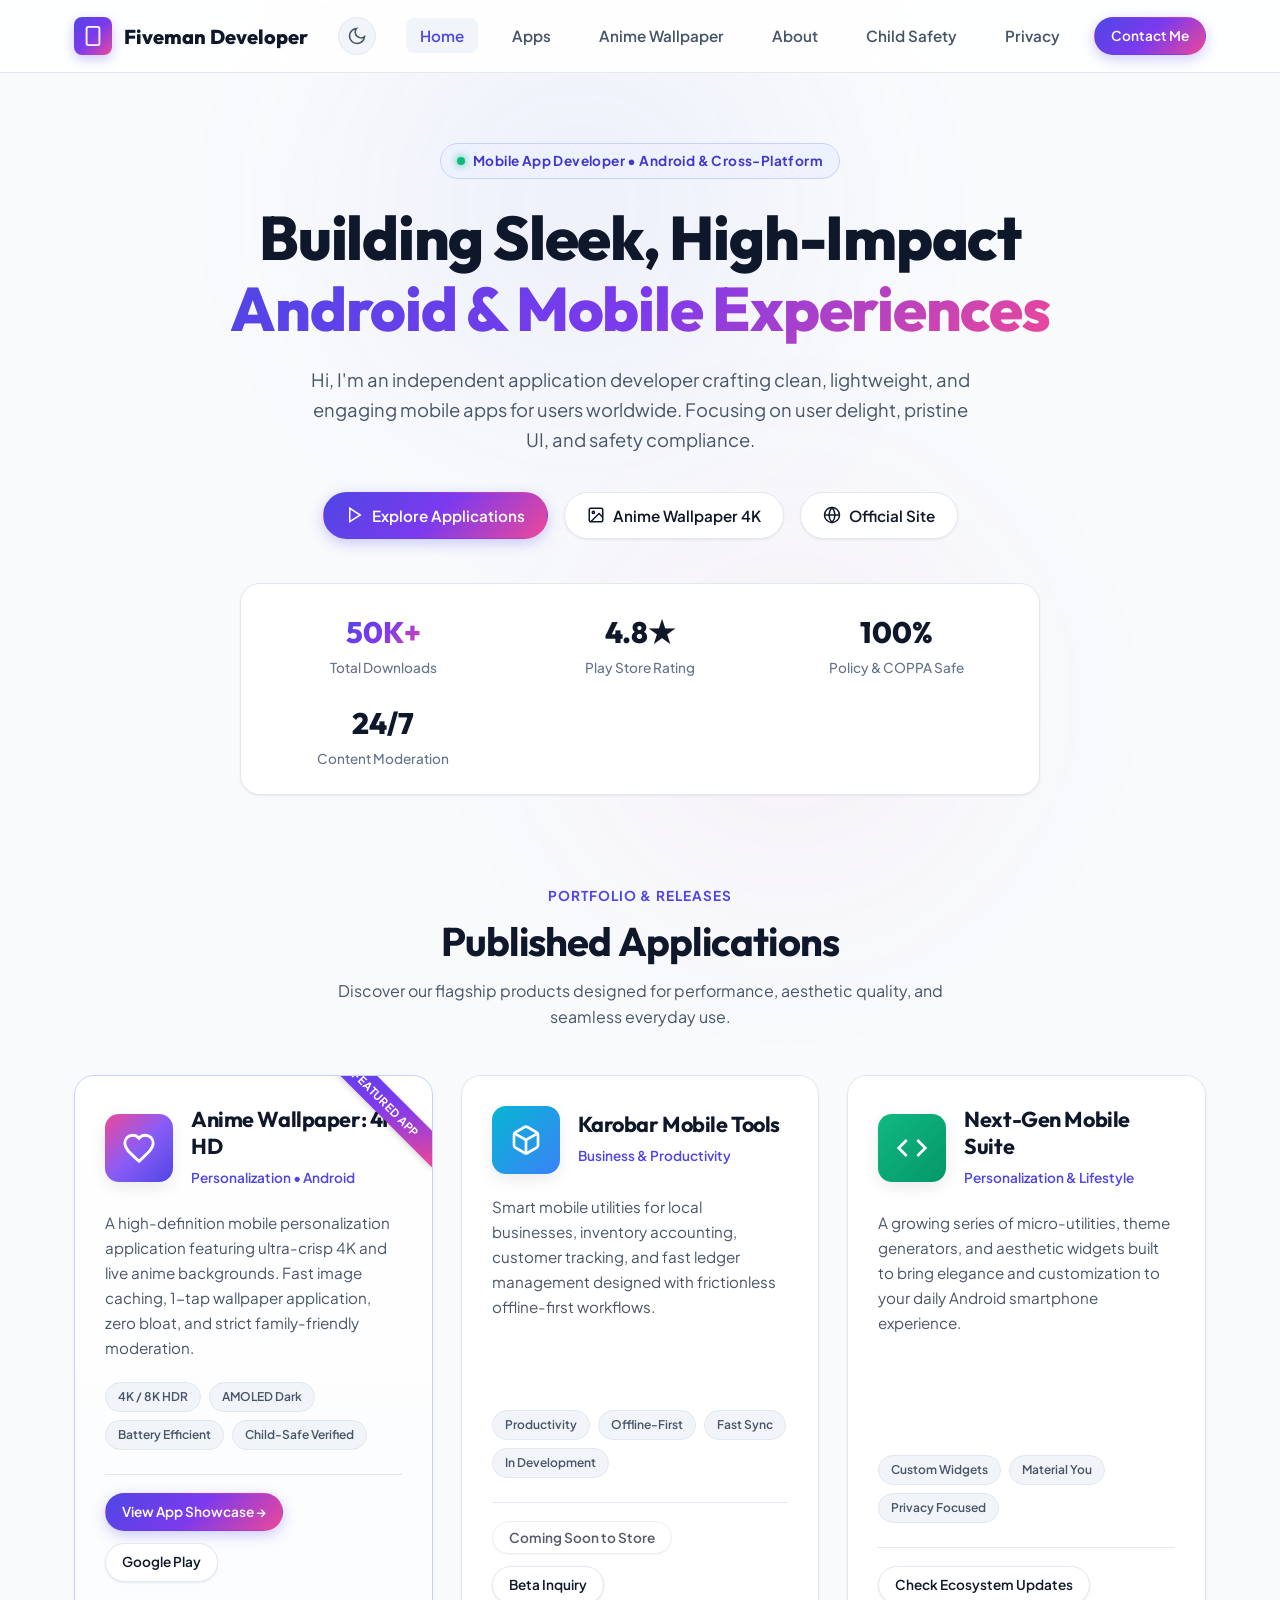
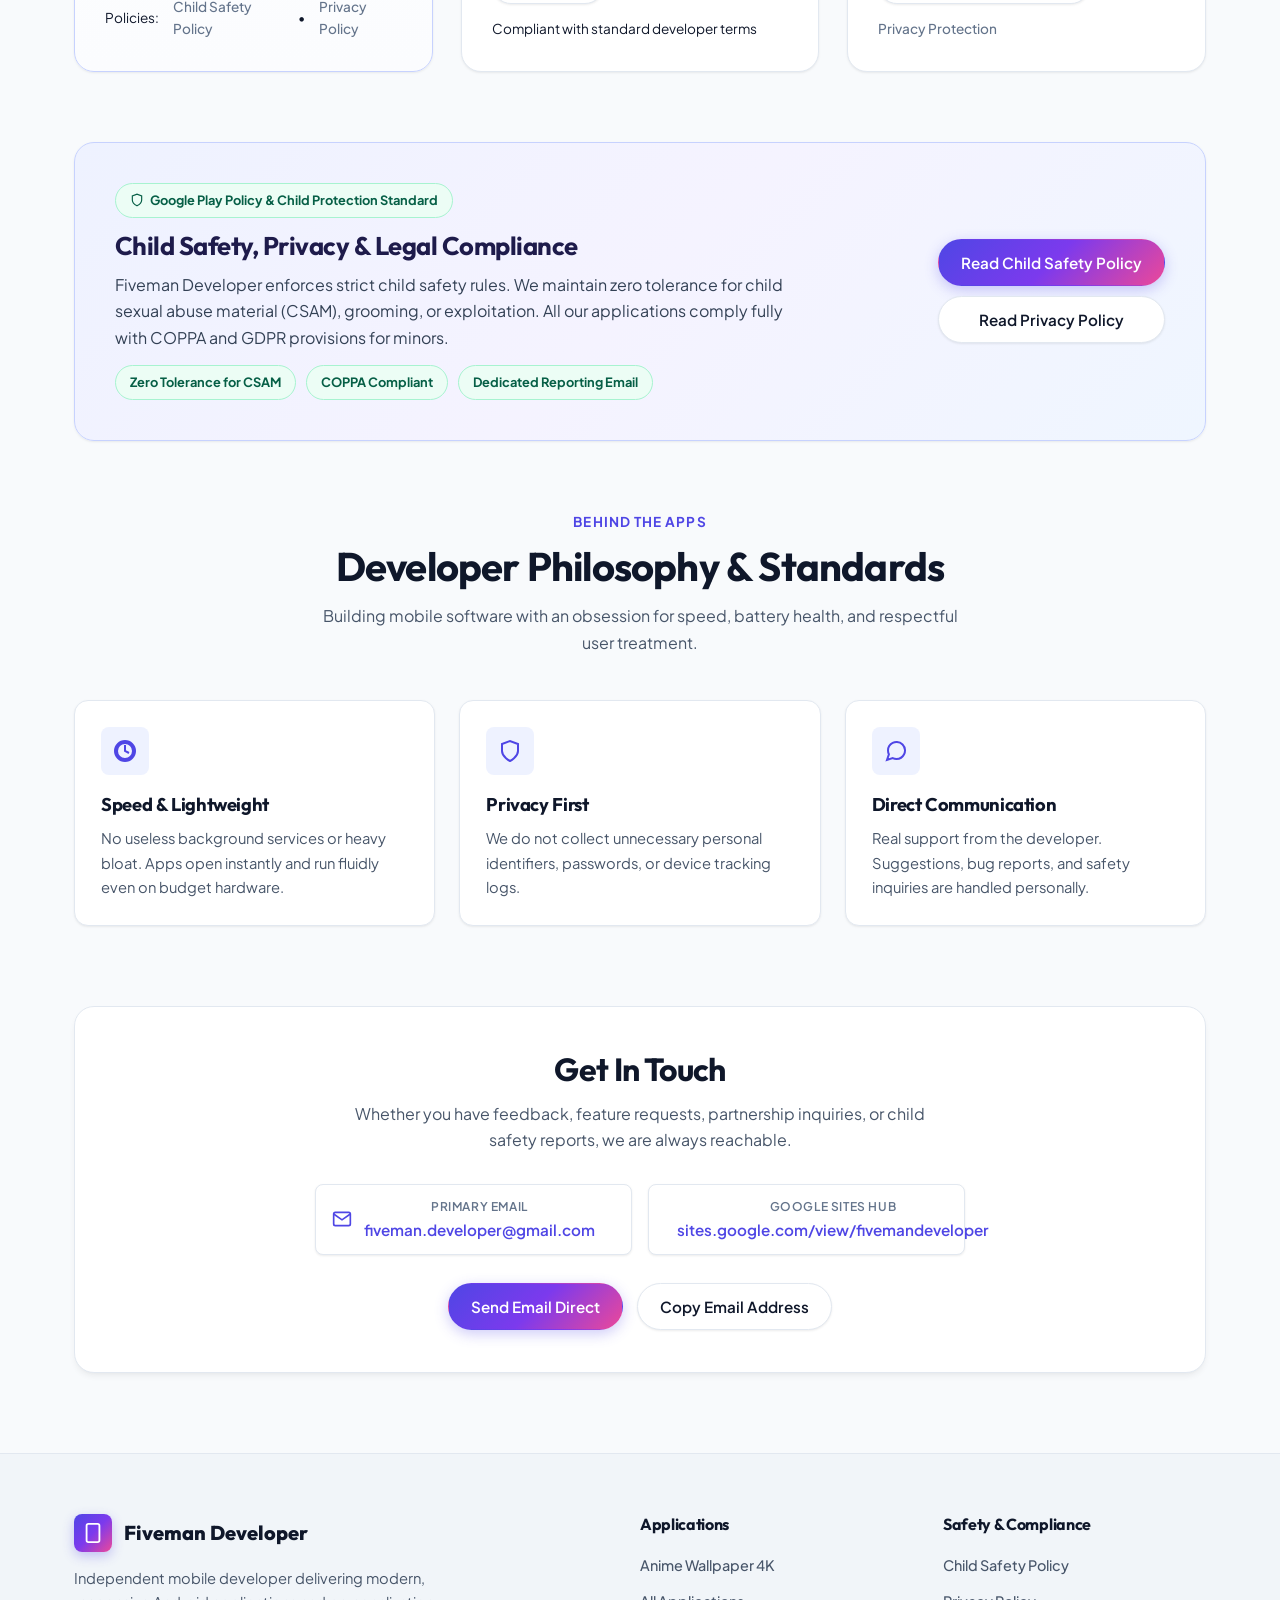
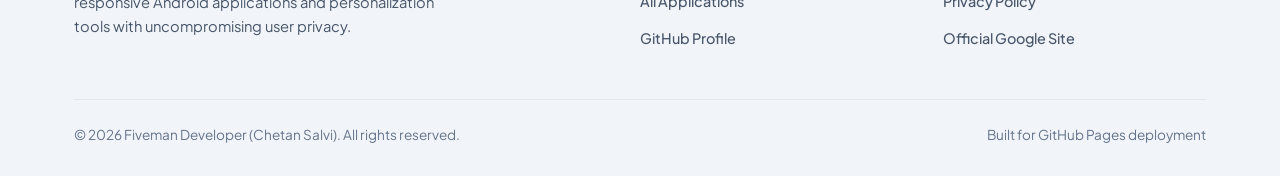
==== commit b649a7d2: "feat: redesign into clean, modern light theme by default with theme toggle" ====
--- a/index.html
+++ b/index.html
@@ -24,11 +24,18 @@
         <span>Fiveman Developer</span>
       </a>
 
-      <button class="mobile-toggle" id="mobileToggle" aria-label="Toggle navigation">
-        <svg width="24" height="24" fill="none" stroke="currentColor" stroke-width="2">
-          <path d="M4 6h16M4 12h16M4 18h16"/>
-        </svg>
-      </button>
+      <div class="nav-actions">
+        <button class="theme-toggle-btn" aria-label="Toggle theme" title="Toggle light/dark theme">
+          <svg width="20" height="20" viewBox="0 0 24 24" fill="none" stroke="currentColor" stroke-width="2">
+            <path d="M21 12.79A9 9 0 1 1 11.21 3 7 7 0 0 0 21 12.79z"/>
+          </svg>
+        </button>
+        <button class="mobile-toggle" id="mobileToggle" aria-label="Toggle navigation">
+          <svg width="24" height="24" fill="none" stroke="currentColor" stroke-width="2">
+            <path d="M4 6h16M4 12h16M4 18h16"/>
+          </svg>
+        </button>
+      </div>
 
       <ul class="nav-links" id="navLinks">
         <li><a href="./index.html" class="nav-link active">Home</a></li>
--- a/css/style.css
+++ b/css/style.css
@@ -1,55 +1,66 @@
 /* ==========================================================================
    Fiveman Developer - Modern App Portfolio & Policy Portal
+   Light Theme Edition (with optional Dark Mode toggle)
    Designed for GitHub Pages Deployment
    ========================================================================== */
 
 @import url('https://fonts.googleapis.com/css2?family=Outfit:wght@400;500;600;700;800&family=Plus+Jakarta+Sans:wght@400;500;600;700&display=swap');
 
 :root {
-  /* Colors */
-  --bg-main: #07090e;
-  --bg-card: rgba(18, 24, 38, 0.7);
-  --bg-card-hover: rgba(26, 34, 53, 0.85);
-  --bg-glass: rgba(255, 255, 255, 0.03);
-  --bg-subtle: #0f1523;
-
-  --border-subtle: rgba(255, 255, 255, 0.08);
+  /* Default: Modern Premium Light Theme */
+  --bg-main: #f8fafc;
+  --bg-card: #ffffff;
+  --bg-card-hover: #ffffff;
+  --bg-glass: rgba(255, 255, 255, 0.85);
+  --bg-subtle: #f1f5f9;
+  --bg-input: #f8fafc;
+
+  --border-subtle: #e2e8f0;
+  --border-card: #e2e8f0;
   --border-glow: rgba(99, 102, 241, 0.35);
 
-  --text-primary: #f8fafc;
-  --text-secondary: #94a3b8;
+  --text-primary: #0f172a;
+  --text-secondary: #475569;
   --text-muted: #64748b;
+  --text-heading: #0f172a;
   --text-white: #ffffff;
 
-  --primary: #6366f1;
-  --primary-light: #818cf8;
-  --primary-dark: #4f46e5;
-  --primary-gradient: linear-gradient(135deg, #6366f1 0%, #a855f7 50%, #ec4899 100%);
-  --cyan-gradient: linear-gradient(135deg, #06b6d4 0%, #3b82f6 100%);
-
-  --danger: #ef4444;
-  --danger-bg: rgba(239, 68, 68, 0.12);
-  --danger-border: rgba(239, 68, 68, 0.3);
-
-  --warning: #f59e0b;
-  --warning-bg: rgba(245, 158, 11, 0.12);
-  --warning-border: rgba(245, 158, 11, 0.3);
-
-  --success: #10b981;
-  --success-bg: rgba(16, 185, 129, 0.12);
-  --success-border: rgba(16, 185, 129, 0.3);
+  --primary: #4f46e5;
+  --primary-light: #6366f1;
+  --primary-dark: #3730a3;
+  --primary-gradient: linear-gradient(135deg, #4f46e5 0%, #7c3aed 50%, #ec4899 100%);
+  --cyan-gradient: linear-gradient(135deg, #0284c7 0%, #2563eb 100%);
+
+  --danger: #dc2626;
+  --danger-bg: #fef2f2;
+  --danger-border: #fecaca;
+  --danger-text: #991b1b;
+
+  --warning: #d97706;
+  --warning-bg: #fffbeb;
+  --warning-border: #fde68a;
+  --warning-text: #92400e;
+
+  --success: #059669;
+  --success-bg: #ecfdf5;
+  --success-border: #a7f3d0;
+  --success-text: #065f46;
+
+  --info-bg: #eff6ff;
+  --info-border: #bfdbfe;
+  --info-text: #1e40af;
 
   /* Typography */
   --font-heading: 'Outfit', sans-serif;
   --font-body: 'Plus Jakarta Sans', -apple-system, BlinkMacSystemFont, 'Segoe UI', Roboto, sans-serif;
 
-  /* Shadows & Glows */
-  --shadow-sm: 0 4px 6px -1px rgba(0, 0, 0, 0.2);
-  --shadow-lg: 0 20px 25px -5px rgba(0, 0, 0, 0.5), 0 8px 10px -6px rgba(0, 0, 0, 0.5);
-  --glow-primary: 0 0 30px rgba(99, 102, 241, 0.25);
-  --glow-pink: 0 0 35px rgba(236, 72, 153, 0.2);
-
-  /* Transitions */
+  /* Shadows */
+  --shadow-sm: 0 1px 3px rgba(0, 0, 0, 0.05), 0 1px 2px rgba(0, 0, 0, 0.03);
+  --shadow-md: 0 4px 6px -1px rgba(0, 0, 0, 0.06), 0 2px 4px -2px rgba(0, 0, 0, 0.04);
+  --shadow-lg: 0 16px 30px -4px rgba(15, 23, 42, 0.08), 0 6px 12px -2px rgba(15, 23, 42, 0.04);
+  --glow-primary: 0 10px 25px -3px rgba(79, 70, 229, 0.18);
+
+  /* Transitions & Radii */
   --transition: all 0.25s cubic-bezier(0.4, 0, 0.2, 1);
   --radius-sm: 8px;
   --radius-md: 14px;
@@ -57,6 +68,52 @@
   --radius-full: 9999px;
 }
 
+/* Optional Dark Mode (via data-theme="dark") */
+[data-theme="dark"] {
+  --bg-main: #07090e;
+  --bg-card: rgba(18, 24, 38, 0.85);
+  --bg-card-hover: rgba(26, 34, 53, 0.95);
+  --bg-glass: rgba(18, 24, 38, 0.85);
+  --bg-subtle: #0f1523;
+  --bg-input: #121826;
+
+  --border-subtle: rgba(255, 255, 255, 0.08);
+  --border-card: rgba(255, 255, 255, 0.08);
+  --border-glow: rgba(99, 102, 241, 0.35);
+
+  --text-primary: #f8fafc;
+  --text-secondary: #94a3b8;
+  --text-muted: #64748b;
+  --text-heading: #ffffff;
+
+  --primary: #6366f1;
+  --primary-light: #818cf8;
+  --primary-dark: #4f46e5;
+
+  --danger: #ef4444;
+  --danger-bg: rgba(239, 68, 68, 0.12);
+  --danger-border: rgba(239, 68, 68, 0.3);
+  --danger-text: #fca5a5;
+
+  --warning: #f59e0b;
+  --warning-bg: rgba(245, 158, 11, 0.12);
+  --warning-border: rgba(245, 158, 11, 0.3);
+  --warning-text: #fde68a;
+
+  --success: #10b981;
+  --success-bg: rgba(16, 185, 129, 0.12);
+  --success-border: rgba(16, 185, 129, 0.3);
+  --success-text: #6ee7b7;
+
+  --info-bg: rgba(99, 102, 241, 0.1);
+  --info-border: rgba(99, 102, 241, 0.25);
+  --info-text: #c7d2fe;
+
+  --shadow-sm: 0 4px 6px -1px rgba(0, 0, 0, 0.3);
+  --shadow-lg: 0 20px 25px -5px rgba(0, 0, 0, 0.5);
+  --glow-primary: 0 0 30px rgba(99, 102, 241, 0.25);
+}
+
 /* Base Styles */
 * {
   box-sizing: border-box;
@@ -66,7 +123,6 @@
 
 html {
   scroll-behavior: smooth;
-  color-scheme: dark;
 }
 
 body {
@@ -78,17 +134,18 @@
   position: relative;
   overflow-x: hidden;
   -webkit-font-smoothing: antialiased;
-}
-
-/* Ambient Background Glow */
+  transition: background-color 0.3s ease, color 0.3s ease;
+}
+
+/* Soft Ambient Background Mesh */
 body::before {
   content: '';
   position: fixed;
-  top: -150px;
+  top: -120px;
   left: 20%;
-  width: 600px;
-  height: 600px;
-  background: radial-gradient(circle, rgba(99, 102, 241, 0.15) 0%, rgba(0, 0, 0, 0) 70%);
+  width: 650px;
+  height: 650px;
+  background: radial-gradient(circle, rgba(99, 102, 241, 0.08) 0%, rgba(255, 255, 255, 0) 70%);
   filter: blur(80px);
   z-index: -1;
   pointer-events: none;
@@ -97,22 +154,22 @@
 body::after {
   content: '';
   position: fixed;
-  bottom: -150px;
+  bottom: -100px;
   right: 15%;
-  width: 550px;
-  height: 550px;
-  background: radial-gradient(circle, rgba(168, 85, 247, 0.12) 0%, rgba(0, 0, 0, 0) 70%);
+  width: 600px;
+  height: 600px;
+  background: radial-gradient(circle, rgba(236, 72, 153, 0.06) 0%, rgba(255, 255, 255, 0) 70%);
   filter: blur(80px);
   z-index: -1;
   pointer-events: none;
 }
 
-/* Typography Helpers */
+/* Typography */
 h1, h2, h3, h4, h5, h6 {
   font-family: var(--font-heading);
   font-weight: 700;
   line-height: 1.25;
-  color: var(--text-white);
+  color: var(--text-heading);
   letter-spacing: -0.02em;
 }
 
@@ -121,13 +178,13 @@
 }
 
 a {
-  color: var(--primary-light);
+  color: var(--primary);
   text-decoration: none;
   transition: var(--transition);
 }
 
 a:hover {
-  color: var(--text-white);
+  color: var(--primary-dark);
 }
 
 .gradient-text {
@@ -144,14 +201,14 @@
   padding: 0 24px;
 }
 
-/* Header & Navbar */
+/* Navigation Bar */
 .navbar {
   position: sticky;
   top: 0;
   z-index: 100;
   backdrop-filter: blur(16px);
   -webkit-backdrop-filter: blur(16px);
-  background: rgba(7, 9, 14, 0.85);
+  background: var(--bg-glass);
   border-bottom: 1px solid var(--border-subtle);
   transition: var(--transition);
 }
@@ -170,7 +227,7 @@
   font-family: var(--font-heading);
   font-weight: 800;
   font-size: 1.25rem;
-  color: var(--text-white);
+  color: var(--text-heading);
 }
 
 .brand-icon {
@@ -182,7 +239,7 @@
   align-items: center;
   justify-content: center;
   color: white;
-  box-shadow: 0 4px 12px rgba(99, 102, 241, 0.4);
+  box-shadow: 0 4px 12px rgba(79, 70, 229, 0.3);
 }
 
 .brand-icon svg {
@@ -194,27 +251,48 @@
   display: flex;
   align-items: center;
   list-style: none;
-  gap: 24px;
+  gap: 20px;
 }
 
 .nav-link {
   color: var(--text-secondary);
-  font-weight: 500;
+  font-weight: 600;
   font-size: 0.95rem;
-  padding: 6px 12px;
+  padding: 8px 14px;
   border-radius: var(--radius-sm);
   transition: var(--transition);
 }
 
 .nav-link:hover, .nav-link.active {
-  color: var(--text-white);
-  background: rgba(255, 255, 255, 0.05);
+  color: var(--primary);
+  background: var(--bg-subtle);
 }
 
 .nav-actions {
   display: flex;
   align-items: center;
-  gap: 14px;
+  gap: 12px;
+}
+
+/* Theme Toggle Button */
+.theme-toggle-btn {
+  background: var(--bg-subtle);
+  border: 1px solid var(--border-subtle);
+  color: var(--text-secondary);
+  width: 38px;
+  height: 38px;
+  border-radius: 50%;
+  display: inline-flex;
+  align-items: center;
+  justify-content: center;
+  cursor: pointer;
+  transition: var(--transition);
+}
+
+.theme-toggle-btn:hover {
+  color: var(--text-heading);
+  border-color: var(--primary);
+  transform: rotate(15deg);
 }
 
 /* Buttons */
@@ -226,7 +304,7 @@
   font-family: var(--font-body);
   font-weight: 600;
   font-size: 0.95rem;
-  padding: 10px 20px;
+  padding: 10px 22px;
   border-radius: var(--radius-full);
   cursor: pointer;
   transition: var(--transition);
@@ -236,31 +314,32 @@
 
 .btn-primary {
   background: var(--primary-gradient);
-  color: var(--text-white);
-  box-shadow: 0 4px 18px rgba(99, 102, 241, 0.35);
+  color: #ffffff !important;
+  box-shadow: 0 4px 14px rgba(79, 70, 229, 0.28);
 }
 
 .btn-primary:hover {
   transform: translateY(-2px);
-  box-shadow: 0 6px 25px rgba(99, 102, 241, 0.55);
-  color: var(--text-white);
+  box-shadow: 0 6px 20px rgba(79, 70, 229, 0.45);
+  color: #ffffff;
 }
 
 .btn-outline {
-  background: rgba(255, 255, 255, 0.04);
+  background: var(--bg-card);
   color: var(--text-primary);
-  border-color: var(--border-subtle);
+  border: 1px solid var(--border-subtle);
+  box-shadow: var(--shadow-sm);
 }
 
 .btn-outline:hover {
-  background: rgba(255, 255, 255, 0.09);
-  border-color: rgba(255, 255, 255, 0.2);
-  color: var(--text-white);
+  background: var(--bg-subtle);
+  border-color: #cbd5e1;
+  color: var(--text-heading);
   transform: translateY(-2px);
 }
 
 .btn-sm {
-  padding: 6px 14px;
+  padding: 7px 16px;
   font-size: 0.85rem;
 }
 
@@ -277,7 +356,7 @@
 
 /* Hero Section */
 .hero-section {
-  padding: 80px 0 60px;
+  padding: 70px 0 50px;
   text-align: center;
   position: relative;
 }
@@ -288,26 +367,25 @@
   gap: 8px;
   padding: 6px 16px;
   border-radius: var(--radius-full);
-  background: rgba(99, 102, 241, 0.12);
-  border: 1px solid rgba(99, 102, 241, 0.3);
-  color: var(--primary-light);
+  background: #eef2ff;
+  border: 1px solid #c7d2fe;
+  color: #4338ca;
   font-size: 0.85rem;
-  font-weight: 600;
+  font-weight: 700;
   margin-bottom: 24px;
-  text-transform: uppercase;
-  letter-spacing: 0.05em;
+  letter-spacing: 0.03em;
 }
 
 .badge-dot {
   width: 8px;
   height: 8px;
   border-radius: 50%;
-  background: #22c55e;
-  box-shadow: 0 0 10px #22c55e;
+  background: #10b981;
+  box-shadow: 0 0 8px #10b981;
 }
 
 .hero-title {
-  font-size: clamp(2.5rem, 5vw, 4.2rem);
+  font-size: clamp(2.4rem, 4.8vw, 4rem);
   font-weight: 800;
   max-width: 900px;
   margin: 0 auto 20px;
@@ -327,7 +405,7 @@
   justify-content: center;
   gap: 16px;
   flex-wrap: wrap;
-  margin-bottom: 48px;
+  margin-bottom: 44px;
 }
 
 .hero-stats {
@@ -338,9 +416,9 @@
   margin: 40px auto 0;
   padding: 24px;
   background: var(--bg-card);
-  backdrop-filter: blur(12px);
   border: 1px solid var(--border-subtle);
   border-radius: var(--radius-lg);
+  box-shadow: var(--shadow-sm);
 }
 
 .stat-item {
@@ -351,26 +429,27 @@
 
 .stat-number {
   font-family: var(--font-heading);
-  font-size: 1.8rem;
+  font-size: 1.85rem;
   font-weight: 800;
-  color: var(--text-white);
+  color: var(--text-heading);
 }
 
 .stat-label {
   font-size: 0.85rem;
   color: var(--text-muted);
+  font-weight: 500;
 }
 
 /* Section Header */
 .section-header {
   text-align: center;
   max-width: 650px;
-  margin: 0 auto 48px;
+  margin: 0 auto 44px;
 }
 
 .section-tag {
-  color: var(--primary-light);
-  font-weight: 600;
+  color: var(--primary);
+  font-weight: 700;
   font-size: 0.85rem;
   text-transform: uppercase;
   letter-spacing: 0.08em;
@@ -379,16 +458,16 @@
 }
 
 .section-title {
-  font-size: clamp(1.8rem, 3.5vw, 2.6rem);
+  font-size: clamp(1.8rem, 3.2vw, 2.5rem);
   margin-bottom: 12px;
 }
 
-/* Featured App Card */
+/* Featured App Cards Grid */
 .apps-grid {
   display: grid;
   grid-template-columns: repeat(auto-fit, minmax(340px, 1fr));
   gap: 28px;
-  margin-bottom: 80px;
+  margin-bottom: 70px;
 }
 
 .app-card {
@@ -396,23 +475,23 @@
   border: 1px solid var(--border-subtle);
   border-radius: var(--radius-lg);
   padding: 30px;
-  backdrop-filter: blur(12px);
   transition: var(--transition);
   display: flex;
   flex-direction: column;
   position: relative;
   overflow: hidden;
+  box-shadow: var(--shadow-sm);
 }
 
 .app-card:hover {
-  transform: translateY(-6px);
-  border-color: var(--border-glow);
+  transform: translateY(-5px);
+  border-color: #cbd5e1;
   box-shadow: var(--shadow-lg), var(--glow-primary);
 }
 
 .app-card.featured {
-  border-color: rgba(99, 102, 241, 0.4);
-  background: linear-gradient(180deg, rgba(30, 39, 65, 0.7) 0%, rgba(18, 24, 38, 0.85) 100%);
+  border-color: #c7d2fe;
+  background: linear-gradient(180deg, #ffffff 0%, #fbfcfe 100%);
 }
 
 .app-card.featured::before {
@@ -427,7 +506,7 @@
   padding: 4px 34px;
   transform: rotate(45deg);
   letter-spacing: 0.05em;
-  box-shadow: 0 2px 8px rgba(0,0,0,0.3);
+  box-shadow: 0 2px 6px rgba(0,0,0,0.15);
 }
 
 .app-header {
@@ -445,13 +524,11 @@
   align-items: center;
   justify-content: center;
   flex-shrink: 0;
-  box-shadow: 0 8px 20px rgba(0,0,0,0.3);
-  position: relative;
-  overflow: hidden;
+  box-shadow: 0 6px 16px rgba(0, 0, 0, 0.08);
 }
 
 .app-icon-anime {
-  background: linear-gradient(135deg, #ec4899 0%, #8b5cf6 50%, #3b82f6 100%);
+  background: linear-gradient(135deg, #ec4899 0%, #8b5cf6 50%, #4f46e5 100%);
   color: white;
 }
 
@@ -462,8 +539,8 @@
 
 .app-category {
   font-size: 0.85rem;
-  color: var(--primary-light);
-  font-weight: 500;
+  color: var(--primary);
+  font-weight: 600;
 }
 
 .app-description {
@@ -481,9 +558,10 @@
 
 .app-tag {
   font-size: 0.75rem;
-  padding: 4px 10px;
-  background: rgba(255, 255, 255, 0.05);
-  border: 1px solid rgba(255, 255, 255, 0.08);
+  font-weight: 600;
+  padding: 4px 12px;
+  background: var(--bg-subtle);
+  border: 1px solid var(--border-subtle);
   border-radius: var(--radius-full);
   color: var(--text-secondary);
 }
@@ -507,16 +585,17 @@
 
 .app-policy-links a {
   color: var(--text-muted);
+  font-weight: 500;
 }
 
 .app-policy-links a:hover {
-  color: var(--primary-light);
+  color: var(--primary);
   text-decoration: underline;
 }
 
-/* Feature Showcase Section */
+/* Feature Showcase */
 .features-section {
-  padding: 60px 0 80px;
+  padding: 40px 0 70px;
 }
 
 .feature-cards {
@@ -530,21 +609,22 @@
   border: 1px solid var(--border-subtle);
   border-radius: var(--radius-md);
   padding: 26px;
+  box-shadow: var(--shadow-sm);
   transition: var(--transition);
 }
 
 .feature-box:hover {
   transform: translateY(-4px);
-  border-color: rgba(255, 255, 255, 0.15);
-  background: var(--bg-card-hover);
+  border-color: #cbd5e1;
+  box-shadow: var(--shadow-md);
 }
 
 .feature-icon-wrap {
   width: 48px;
   height: 48px;
   border-radius: var(--radius-sm);
-  background: rgba(99, 102, 241, 0.15);
-  color: var(--primary-light);
+  background: #eef2ff;
+  color: var(--primary);
   display: flex;
   align-items: center;
   justify-content: center;
@@ -557,17 +637,18 @@
 }
 
 .feature-box p {
-  font-size: 0.9rem;
+  font-size: 0.92rem;
 }
 
 /* Compliance Banner */
 .compliance-banner {
-  background: linear-gradient(135deg, rgba(30, 27, 75, 0.6) 0%, rgba(15, 23, 42, 0.8) 100%);
-  border: 1px solid rgba(99, 102, 241, 0.25);
+  background: linear-gradient(135deg, #eef2ff 0%, #f5f3ff 50%, #eff6ff 100%);
+  border: 1px solid #c7d2fe;
   border-radius: var(--radius-lg);
   padding: 40px;
-  margin-bottom: 80px;
+  margin-bottom: 70px;
   position: relative;
+  box-shadow: var(--shadow-sm);
 }
 
 .compliance-content {
@@ -585,15 +666,17 @@
 .compliance-text h3 {
   font-size: 1.6rem;
   margin-bottom: 10px;
+  color: #1e1b4b;
 }
 
 .compliance-text p {
   margin-bottom: 14px;
+  color: #334155;
 }
 
 .compliance-badges {
   display: flex;
-  gap: 12px;
+  gap: 10px;
   flex-wrap: wrap;
 }
 
@@ -601,20 +684,20 @@
   display: inline-flex;
   align-items: center;
   gap: 6px;
-  background: rgba(16, 185, 129, 0.12);
-  color: #34d399;
-  border: 1px solid rgba(16, 185, 129, 0.25);
-  padding: 6px 12px;
+  background: var(--success-bg);
+  color: var(--success-text);
+  border: 1px solid var(--success-border);
+  padding: 6px 14px;
   border-radius: var(--radius-full);
   font-size: 0.8rem;
-  font-weight: 600;
+  font-weight: 700;
 }
 
 /* Legal & Policy Page Styles */
 .policy-page-header {
   padding: 50px 0 30px;
   border-bottom: 1px solid var(--border-subtle);
-  background: linear-gradient(180deg, rgba(18, 24, 38, 0.4) 0%, rgba(7, 9, 14, 0) 100%);
+  background: linear-gradient(180deg, #f1f5f9 0%, var(--bg-main) 100%);
 }
 
 .breadcrumbs {
@@ -628,18 +711,15 @@
 
 .breadcrumbs a {
   color: var(--text-secondary);
+  font-weight: 500;
 }
 
 .breadcrumbs a:hover {
-  color: var(--primary-light);
-}
-
-.breadcrumbs span {
-  color: var(--text-muted);
+  color: var(--primary);
 }
 
 .policy-title {
-  font-size: clamp(2rem, 4vw, 3rem);
+  font-size: clamp(2rem, 3.8vw, 2.8rem);
   margin-bottom: 10px;
 }
 
@@ -668,9 +748,8 @@
   background: var(--bg-card);
   border: 1px solid var(--border-subtle);
   border-radius: var(--radius-lg);
-  padding: 40px;
-  backdrop-filter: blur(12px);
-  box-shadow: var(--shadow-lg);
+  padding: 42px;
+  box-shadow: var(--shadow-md);
 }
 
 .policy-intro {
@@ -714,7 +793,7 @@
 .policy-section p {
   margin-bottom: 14px;
   font-size: 0.98rem;
-  color: #cbd5e1;
+  color: var(--text-secondary);
 }
 
 .policy-list {
@@ -728,7 +807,7 @@
 .policy-list li {
   position: relative;
   padding-left: 28px;
-  color: #e2e8f0;
+  color: var(--text-primary);
   font-size: 0.96rem;
 }
 
@@ -745,7 +824,7 @@
 
 .policy-list.prohibited li::before {
   background: var(--danger);
-  box-shadow: 0 0 6px var(--danger);
+  box-shadow: 0 0 6px rgba(220, 38, 38, 0.4);
 }
 
 .alert-box {
@@ -755,24 +834,26 @@
   display: flex;
   gap: 14px;
   align-items: flex-start;
+  font-size: 0.92rem;
+  line-height: 1.6;
 }
 
 .alert-danger {
   background: var(--danger-bg);
   border: 1px solid var(--danger-border);
-  color: #fca5a5;
+  color: var(--danger-text);
 }
 
 .alert-warning {
   background: var(--warning-bg);
   border: 1px solid var(--warning-border);
-  color: #fde68a;
+  color: var(--warning-text);
 }
 
 .alert-info {
-  background: rgba(99, 102, 241, 0.1);
-  border: 1px solid rgba(99, 102, 241, 0.25);
-  color: #c7d2fe;
+  background: var(--info-bg);
+  border: 1px solid var(--info-border);
+  color: var(--info-text);
 }
 
 .alert-box svg {
@@ -783,7 +864,7 @@
 }
 
 .contact-card {
-  background: rgba(255, 255, 255, 0.03);
+  background: var(--bg-subtle);
   border: 1px solid var(--border-subtle);
   border-radius: var(--radius-md);
   padding: 24px;
@@ -802,13 +883,14 @@
   align-items: center;
   gap: 12px;
   padding: 12px 16px;
-  background: rgba(0, 0, 0, 0.25);
+  background: var(--bg-card);
   border: 1px solid var(--border-subtle);
   border-radius: var(--radius-sm);
+  box-shadow: var(--shadow-sm);
 }
 
 .contact-item svg {
-  color: var(--primary-light);
+  color: var(--primary);
   width: 20px;
   height: 20px;
 }
@@ -823,6 +905,7 @@
   color: var(--text-muted);
   text-transform: uppercase;
   letter-spacing: 0.05em;
+  font-weight: 600;
 }
 
 .contact-item a {
@@ -832,13 +915,13 @@
 
 /* Anime Wallpaper Dedicated Page Styles */
 .app-hero {
-  padding: 60px 0 40px;
+  padding: 50px 0 40px;
   position: relative;
 }
 
 .app-hero-grid {
   display: grid;
-  grid-template-columns: 1fr 1fr;
+  grid-template-columns: 1.1fr 0.9fr;
   gap: 48px;
   align-items: center;
 }
@@ -856,7 +939,7 @@
   background: #0f172a;
   border: 8px solid #1e293b;
   border-radius: 42px;
-  box-shadow: 0 25px 50px -12px rgba(0, 0, 0, 0.7), 0 0 35px rgba(99, 102, 241, 0.25);
+  box-shadow: 0 25px 50px -12px rgba(15, 23, 42, 0.35), 0 0 25px rgba(79, 70, 229, 0.2);
   position: relative;
   overflow: hidden;
   display: flex;
@@ -889,7 +972,7 @@
   justify-content: space-between;
   align-items: center;
   font-size: 0.75rem;
-  color: var(--text-secondary);
+  color: #94a3b8;
   padding: 8px 4px 4px;
 }
 
@@ -911,7 +994,7 @@
   margin-bottom: auto;
   font-size: 0.65rem;
   font-weight: 700;
-  background: rgba(0,0,0,0.5);
+  background: rgba(0,0,0,0.55);
   backdrop-filter: blur(4px);
   color: white;
   padding: 3px 8px;
@@ -954,7 +1037,7 @@
   font-size: 0.7rem;
   font-weight: 600;
   color: white;
-  background: rgba(0,0,0,0.4);
+  background: rgba(0,0,0,0.45);
   padding: 2px 8px;
   border-radius: 10px;
 }
@@ -971,16 +1054,18 @@
   align-items: center;
   gap: 6px;
   font-size: 0.85rem;
-  color: #cbd5e1;
-  background: rgba(255, 255, 255, 0.04);
+  font-weight: 600;
+  color: var(--text-primary);
+  background: var(--bg-card);
   border: 1px solid var(--border-subtle);
   padding: 6px 14px;
   border-radius: var(--radius-sm);
-}
-
-/* Gallery Section */
+  box-shadow: var(--shadow-sm);
+}
+
+/* Wallpaper Gallery Section */
 .gallery-section {
-  padding: 60px 0;
+  padding: 50px 0;
 }
 
 .category-chips {
@@ -994,19 +1079,21 @@
 .category-chip {
   padding: 8px 18px;
   border-radius: var(--radius-full);
-  background: rgba(255,255,255,0.04);
+  background: var(--bg-card);
   border: 1px solid var(--border-subtle);
   color: var(--text-secondary);
   font-size: 0.9rem;
-  font-weight: 500;
+  font-weight: 600;
   cursor: pointer;
   transition: var(--transition);
+  box-shadow: var(--shadow-sm);
 }
 
 .category-chip:hover, .category-chip.active {
   background: var(--primary-gradient);
   color: white;
   border-color: transparent;
+  box-shadow: 0 4px 12px rgba(79, 70, 229, 0.3);
 }
 
 .wallpaper-cards-grid {
@@ -1027,31 +1114,31 @@
   flex-direction: column;
   justify-content: flex-end;
   padding: 16px;
+  box-shadow: var(--shadow-sm);
 }
 
 .wallpaper-card:hover {
   transform: translateY(-6px);
-  border-color: var(--border-glow);
   box-shadow: var(--shadow-lg);
 }
 
 .card-bg-gradient-1 {
-  background: linear-gradient(180deg, rgba(15, 23, 42, 0.2) 0%, rgba(15, 23, 42, 0.95) 100%),
+  background: linear-gradient(180deg, rgba(15, 23, 42, 0.2) 0%, rgba(15, 23, 42, 0.9) 100%),
               linear-gradient(135deg, #4f46e5 0%, #ec4899 50%, #06b6d4 100%);
 }
 
 .card-bg-gradient-2 {
-  background: linear-gradient(180deg, rgba(15, 23, 42, 0.2) 0%, rgba(15, 23, 42, 0.95) 100%),
+  background: linear-gradient(180deg, rgba(15, 23, 42, 0.2) 0%, rgba(15, 23, 42, 0.9) 100%),
               linear-gradient(135deg, #10b981 0%, #3b82f6 50%, #9333ea 100%);
 }
 
 .card-bg-gradient-3 {
-  background: linear-gradient(180deg, rgba(15, 23, 42, 0.2) 0%, rgba(15, 23, 42, 0.95) 100%),
+  background: linear-gradient(180deg, rgba(15, 23, 42, 0.2) 0%, rgba(15, 23, 42, 0.9) 100%),
               linear-gradient(135deg, #f59e0b 0%, #ef4444 60%, #831843 100%);
 }
 
 .card-bg-gradient-4 {
-  background: linear-gradient(180deg, rgba(15, 23, 42, 0.2) 0%, rgba(15, 23, 42, 0.95) 100%),
+  background: linear-gradient(180deg, rgba(15, 23, 42, 0.2) 0%, rgba(15, 23, 42, 0.9) 100%),
               linear-gradient(135deg, #8b5cf6 0%, #3b82f6 50%, #ec4899 100%);
 }
 
@@ -1066,25 +1153,31 @@
   font-weight: 700;
   padding: 4px 10px;
   border-radius: var(--radius-full);
-  border: 1px solid rgba(255,255,255,0.1);
+  border: 1px solid rgba(255,255,255,0.15);
 }
 
 .wallpaper-card-info h4 {
   font-size: 1.1rem;
   margin-bottom: 4px;
+  color: white;
 }
 
 .wallpaper-card-info p {
   font-size: 0.8rem;
-  color: #94a3b8;
+  color: #cbd5e1;
 }
 
 /* Footer */
 .footer {
   border-top: 1px solid var(--border-subtle);
-  background: rgba(5, 7, 11, 0.95);
+  background: #f1f5f9;
   padding: 60px 0 30px;
   margin-top: 80px;
+  transition: var(--transition);
+}
+
+[data-theme="dark"] .footer {
+  background: #05070b;
 }
 
 .footer-grid {
@@ -1097,13 +1190,13 @@
 .footer-brand p {
   max-width: 360px;
   margin-top: 14px;
-  font-size: 0.9rem;
+  font-size: 0.92rem;
 }
 
 .footer-col h5 {
   font-size: 1rem;
   margin-bottom: 18px;
-  color: var(--text-white);
+  color: var(--text-heading);
 }
 
 .footer-links {
@@ -1116,10 +1209,11 @@
 .footer-links a {
   color: var(--text-secondary);
   font-size: 0.9rem;
+  font-weight: 500;
 }
 
 .footer-links a:hover {
-  color: var(--primary-light);
+  color: var(--primary);
   transform: translateX(4px);
   display: inline-block;
 }
@@ -1141,12 +1235,11 @@
   position: fixed;
   bottom: 24px;
   right: 24px;
-  background: #1e293b;
+  background: #0f172a;
   color: white;
   padding: 12px 20px;
   border-radius: var(--radius-md);
-  border: 1px solid var(--border-glow);
-  box-shadow: var(--shadow-lg);
+  box-shadow: 0 10px 25px rgba(0,0,0,0.2);
   display: flex;
   align-items: center;
   gap: 10px;
@@ -1187,10 +1280,11 @@
     top: 72px;
     left: 0;
     width: 100%;
-    background: #0b0f19;
+    background: var(--bg-card);
     flex-direction: column;
     padding: 24px;
     border-bottom: 1px solid var(--border-subtle);
+    box-shadow: var(--shadow-lg);
     gap: 16px;
   }
 
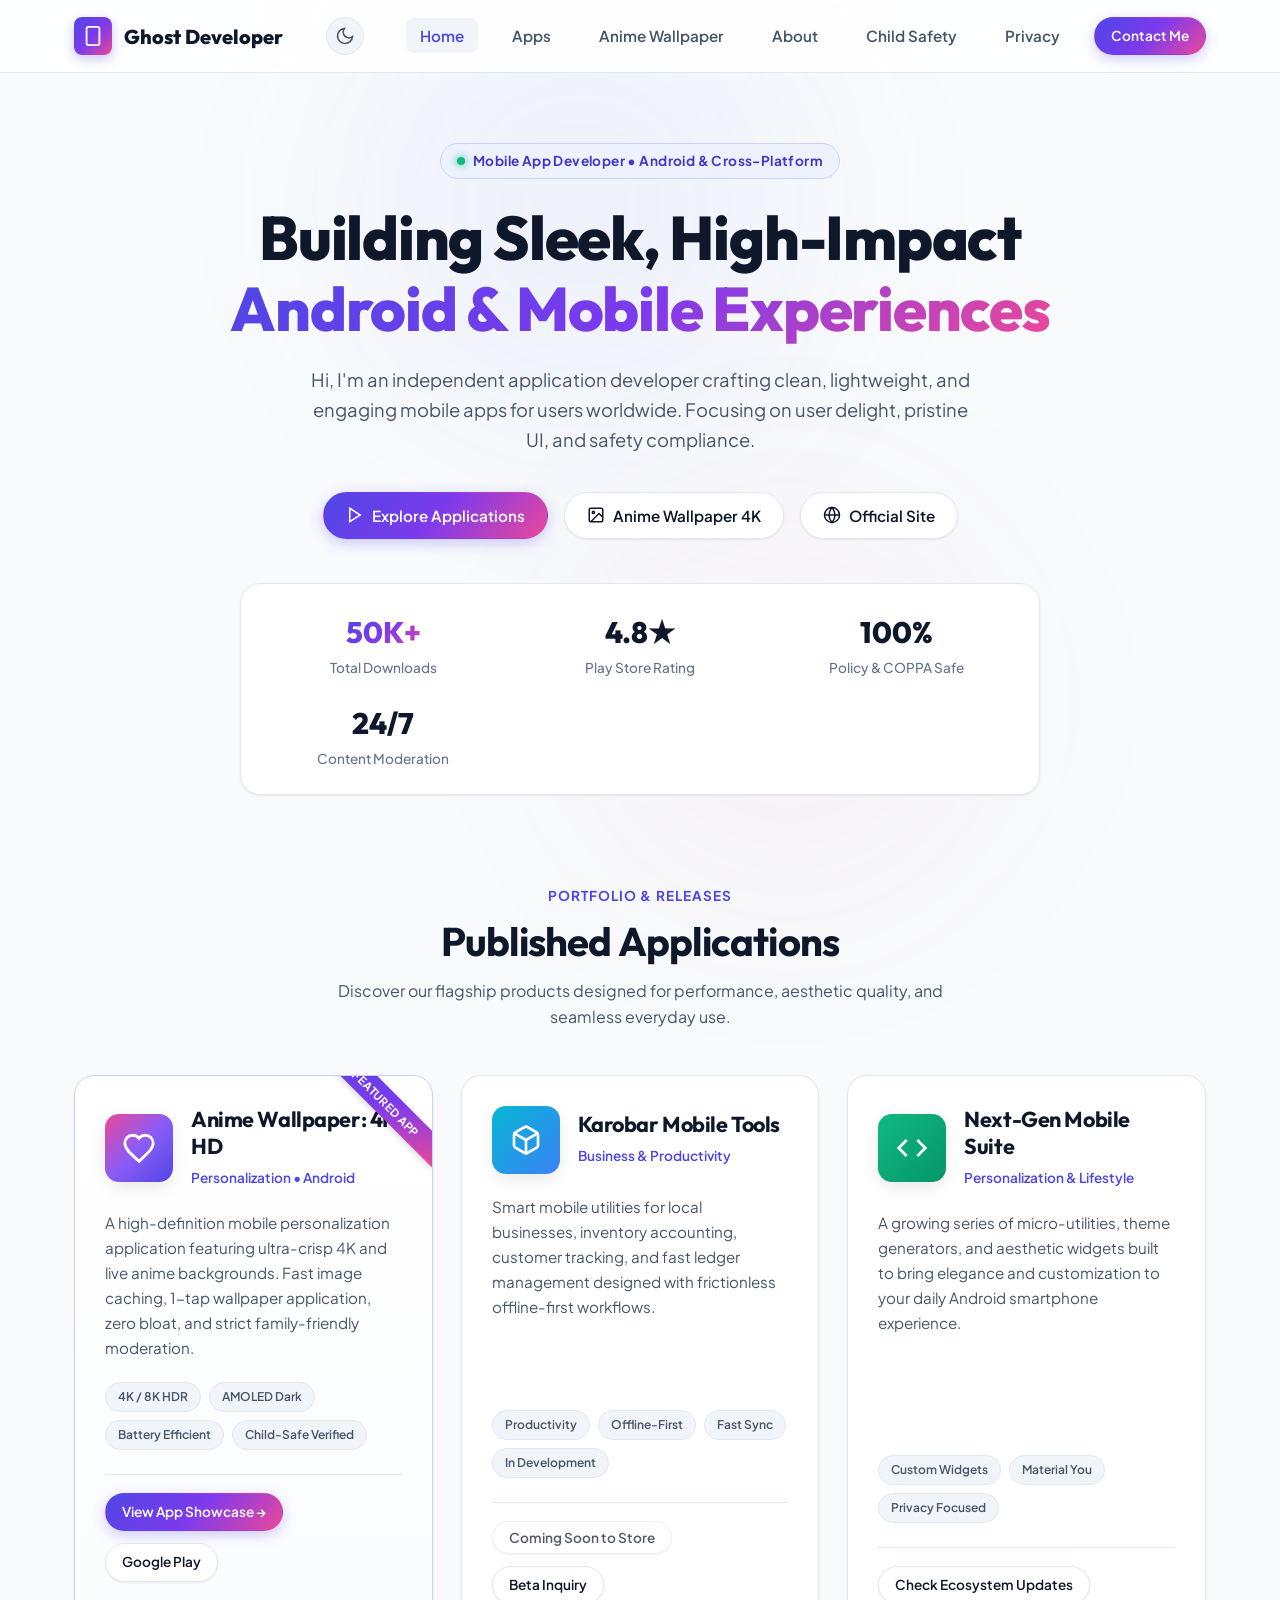
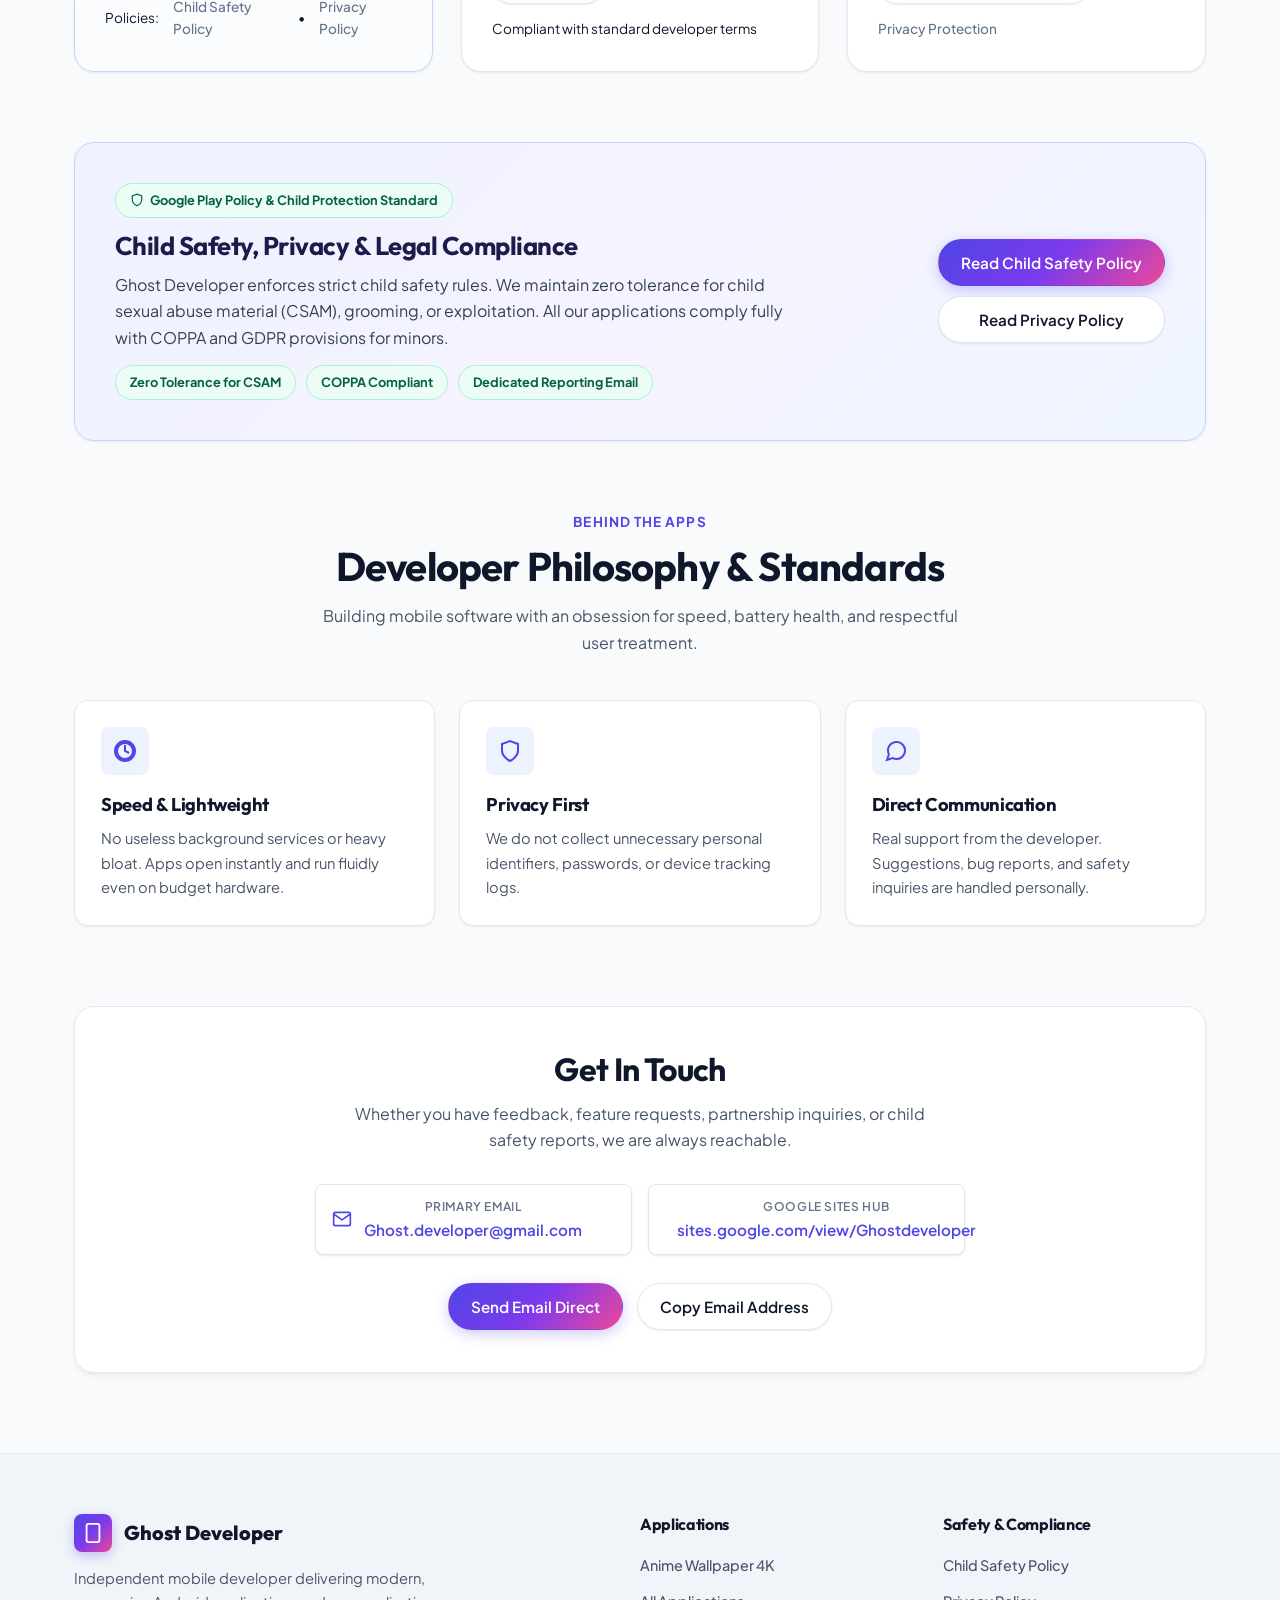
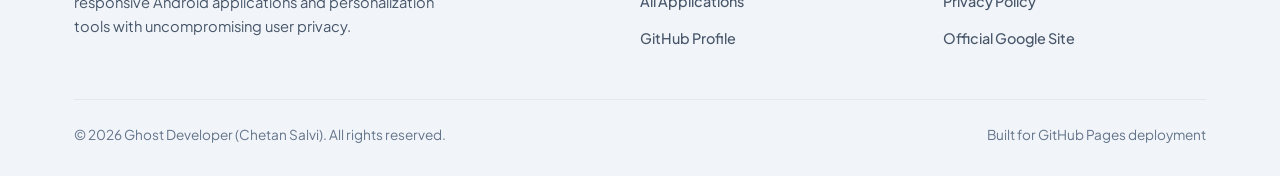
==== commit a4740462: "refactor: rebrand developer identity from Fiveman Developer to Ghost Developer and add theme assets " ====
--- a/index.html
+++ b/index.html
@@ -1,14 +1,19 @@
 <!DOCTYPE html>
 <html lang="en">
+
 <head>
   <meta charset="UTF-8">
   <meta name="viewport" content="width=device-width, initial-scale=1.0">
-  <title>Fiveman Developer | Android Mobile App Developer &amp; Creator</title>
-  <meta name="description" content="Official portfolio and app portal of Fiveman Developer (Chetan Salvi). Creator of high-performance Android mobile apps, Anime Wallpaper 4K, and utility tools.">
-  <meta name="keywords" content="App Developer, Android Developer, Mobile Apps, Fiveman Developer, Chetan Salvi, Anime Wallpaper, GitHub Pages">
+  <title>Ghost Developer | Android Mobile App Developer &amp; Creator</title>
+  <meta name="description"
+    content="Official portfolio and app portal of Ghost Developer (Chetan Salvi). Creator of high-performance Android mobile apps, Anime Wallpaper 4K, and utility tools.">
+  <meta name="keywords"
+    content="App Developer, Android Developer, Mobile Apps, Ghost Developer, Chetan Salvi, Anime Wallpaper, GitHub Pages">
   <link rel="stylesheet" href="./css/style.css">
-  <link rel="icon" href="data:image/svg+xml,<svg xmlns='http://www.w3.org/2000/svg' viewBox='0 0 24 24' fill='%236366f1'><path d='M12 2L2 7l10 5 10-5-10-5zm0 9l2.5-1.25L12 8.5l-2.5 1.25L12 11zm0 2.5l-5-2.5-5 2.5 10 5 10-5-5-2.5-5 2.5z'/></svg>">
+  <link rel="icon"
+    href="data:image/svg+xml,<svg xmlns='http://www.w3.org/2000/svg' viewBox='0 0 24 24' fill='%236366f1'><path d='M12 2L2 7l10 5 10-5-10-5zm0 9l2.5-1.25L12 8.5l-2.5 1.25L12 11zm0 2.5l-5-2.5-5 2.5 10 5 10-5-5-2.5-5 2.5z'/></svg>">
 </head>
+
 <body>
 
   <!-- Navigation Bar -->
@@ -17,22 +22,22 @@
       <a href="./index.html" class="brand-logo" id="homeLogoLink">
         <div class="brand-icon">
           <svg viewBox="0 0 24 24" fill="none" stroke="currentColor" stroke-width="2">
-            <rect x="5" y="2" width="14" height="20" rx="2" ry="2"/>
-            <line x1="12" y1="18" x2="12.01" y2="18"/>
-          </svg>
-        </div>
-        <span>Fiveman Developer</span>
+            <rect x="5" y="2" width="14" height="20" rx="2" ry="2" />
+            <line x1="12" y1="18" x2="12.01" y2="18" />
+          </svg>
+        </div>
+        <span>Ghost Developer</span>
       </a>
 
       <div class="nav-actions">
         <button class="theme-toggle-btn" aria-label="Toggle theme" title="Toggle light/dark theme">
           <svg width="20" height="20" viewBox="0 0 24 24" fill="none" stroke="currentColor" stroke-width="2">
-            <path d="M21 12.79A9 9 0 1 1 11.21 3 7 7 0 0 0 21 12.79z"/>
+            <path d="M21 12.79A9 9 0 1 1 11.21 3 7 7 0 0 0 21 12.79z" />
           </svg>
         </button>
         <button class="mobile-toggle" id="mobileToggle" aria-label="Toggle navigation">
           <svg width="24" height="24" fill="none" stroke="currentColor" stroke-width="2">
-            <path d="M4 6h16M4 12h16M4 18h16"/>
+            <path d="M4 6h16M4 12h16M4 18h16" />
           </svg>
         </button>
       </div>
@@ -45,7 +50,7 @@
         <li><a href="./child_safty.html" class="nav-link">Child Safety</a></li>
         <li><a href="./privacy_policy.html" class="nav-link">Privacy</a></li>
         <li>
-          <a href="mailto:fiveman.developer@gmail.com" class="btn btn-primary btn-sm">Contact Me</a>
+          <a href="mailto:Ghost.developer@gmail.com" class="btn btn-primary btn-sm">Contact Me</a>
         </li>
       </ul>
     </div>
@@ -65,29 +70,31 @@
       </h1>
 
       <p class="hero-subtitle">
-        Hi, I'm an independent application developer crafting clean, lightweight, and engaging mobile apps for users worldwide. Focusing on user delight, pristine UI, and safety compliance.
+        Hi, I'm an independent application developer crafting clean, lightweight, and engaging mobile apps for users
+        worldwide. Focusing on user delight, pristine UI, and safety compliance.
       </p>
 
       <div class="hero-cta">
         <a href="#featured-apps" class="btn btn-primary">
           <svg width="18" height="18" viewBox="0 0 24 24" fill="none" stroke="currentColor" stroke-width="2">
-            <polygon points="5 3 19 12 5 21 5 3"/>
+            <polygon points="5 3 19 12 5 21 5 3" />
           </svg>
           Explore Applications
         </a>
         <a href="./anime_wallpaper.html" class="btn btn-outline">
           <svg width="18" height="18" viewBox="0 0 24 24" fill="none" stroke="currentColor" stroke-width="2">
-            <rect x="3" y="3" width="18" height="18" rx="2" ry="2"/>
-            <circle cx="8.5" cy="8.5" r="1.5"/>
-            <polyline points="21 15 16 10 5 21"/>
+            <rect x="3" y="3" width="18" height="18" rx="2" ry="2" />
+            <circle cx="8.5" cy="8.5" r="1.5" />
+            <polyline points="21 15 16 10 5 21" />
           </svg>
           Anime Wallpaper 4K
         </a>
-        <a href="https://sites.google.com/view/fivemandeveloper" target="_blank" rel="noopener noreferrer" class="btn btn-outline">
+        <a href="https://sites.google.com/view/Ghostdeveloper" target="_blank" rel="noopener noreferrer"
+          class="btn btn-outline">
           <svg width="18" height="18" viewBox="0 0 24 24" fill="none" stroke="currentColor" stroke-width="2">
-            <circle cx="12" cy="12" r="10"/>
-            <line x1="2" y1="12" x2="22" y2="12"/>
-            <path d="M12 2a15.3 15.3 0 0 1 4 10 15.3 15.3 0 0 1-4 10 15.3 15.3 0 0 1-4-10 15.3 15.3 0 0 1 4-10z"/>
+            <circle cx="12" cy="12" r="10" />
+            <line x1="2" y1="12" x2="22" y2="12" />
+            <path d="M12 2a15.3 15.3 0 0 1 4 10 15.3 15.3 0 0 1-4 10 15.3 15.3 0 0 1-4-10 15.3 15.3 0 0 1 4-10z" />
           </svg>
           Official Site
         </a>
@@ -129,7 +136,8 @@
         <div class="app-header">
           <div class="app-icon app-icon-anime">
             <svg width="34" height="34" viewBox="0 0 24 24" fill="none" stroke="currentColor" stroke-width="2">
-              <path d="M12 21.35l-1.45-1.32C5.4 15.36 2 12.28 2 8.5 2 5.42 4.42 3 7.5 3c1.74 0 3.41.81 4.5 2.09C13.09 3.81 14.76 3 16.5 3 19.58 3 22 5.42 22 8.5c0 3.78-3.4 6.86-8.55 11.54L12 21.35z"/>
+              <path
+                d="M12 21.35l-1.45-1.32C5.4 15.36 2 12.28 2 8.5 2 5.42 4.42 3 7.5 3c1.74 0 3.41.81 4.5 2.09C13.09 3.81 14.76 3 16.5 3 19.58 3 22 5.42 22 8.5c0 3.78-3.4 6.86-8.55 11.54L12 21.35z" />
             </svg>
           </div>
           <div class="app-title-group">
@@ -139,7 +147,8 @@
         </div>
 
         <p class="app-description">
-          A high-definition mobile personalization application featuring ultra-crisp 4K and live anime backgrounds. Fast image caching, 1-tap wallpaper application, zero bloat, and strict family-friendly moderation.
+          A high-definition mobile personalization application featuring ultra-crisp 4K and live anime backgrounds. Fast
+          image caching, 1-tap wallpaper application, zero bloat, and strict family-friendly moderation.
         </p>
 
         <div class="app-tags">
@@ -153,7 +162,8 @@
           <a href="./anime_wallpaper.html" class="btn btn-primary btn-sm">
             View App Showcase &rarr;
           </a>
-          <a href="https://play.google.com/store/apps" target="_blank" rel="noopener noreferrer" class="btn btn-outline btn-sm">
+          <a href="https://play.google.com/store/apps" target="_blank" rel="noopener noreferrer"
+            class="btn btn-outline btn-sm">
             Google Play
           </a>
         </div>
@@ -171,9 +181,10 @@
         <div class="app-header">
           <div class="app-icon" style="background: linear-gradient(135deg, #06b6d4 0%, #3b82f6 100%); color: white;">
             <svg width="32" height="32" viewBox="0 0 24 24" fill="none" stroke="currentColor" stroke-width="2">
-              <path d="M21 16V8a2 2 0 0 0-1-1.73l-7-4a2 2 0 0 0-2 0l-7 4A2 2 0 0 0 3 8v8a2 2 0 0 0 1 1.73l7 4a2 2 0 0 0 2 0l7-4A2 2 0 0 0 21 16z"/>
-              <polyline points="3.27 6.96 12 12.01 20.73 6.96"/>
-              <line x1="12" y1="22.08" x2="12" y2="12"/>
+              <path
+                d="M21 16V8a2 2 0 0 0-1-1.73l-7-4a2 2 0 0 0-2 0l-7 4A2 2 0 0 0 3 8v8a2 2 0 0 0 1 1.73l7 4a2 2 0 0 0 2 0l7-4A2 2 0 0 0 21 16z" />
+              <polyline points="3.27 6.96 12 12.01 20.73 6.96" />
+              <line x1="12" y1="22.08" x2="12" y2="12" />
             </svg>
           </div>
           <div class="app-title-group">
@@ -183,7 +194,8 @@
         </div>
 
         <p class="app-description">
-          Smart mobile utilities for local businesses, inventory accounting, customer tracking, and fast ledger management designed with frictionless offline-first workflows.
+          Smart mobile utilities for local businesses, inventory accounting, customer tracking, and fast ledger
+          management designed with frictionless offline-first workflows.
         </p>
 
         <div class="app-tags">
@@ -197,7 +209,7 @@
           <button class="btn btn-outline btn-sm" disabled style="opacity: 0.7; cursor: default;">
             Coming Soon to Store
           </button>
-          <a href="mailto:fiveman.developer@gmail.com" class="btn btn-outline btn-sm">
+          <a href="mailto:Ghost.developer@gmail.com" class="btn btn-outline btn-sm">
             Beta Inquiry
           </a>
         </div>
@@ -212,8 +224,8 @@
         <div class="app-header">
           <div class="app-icon" style="background: linear-gradient(135deg, #10b981 0%, #059669 100%); color: white;">
             <svg width="32" height="32" viewBox="0 0 24 24" fill="none" stroke="currentColor" stroke-width="2">
-              <polyline points="16 18 22 12 16 6"/>
-              <polyline points="8 6 2 12 8 18"/>
+              <polyline points="16 18 22 12 16 6" />
+              <polyline points="8 6 2 12 8 18" />
             </svg>
           </div>
           <div class="app-title-group">
@@ -223,7 +235,8 @@
         </div>
 
         <p class="app-description">
-          A growing series of micro-utilities, theme generators, and aesthetic widgets built to bring elegance and customization to your daily Android smartphone experience.
+          A growing series of micro-utilities, theme generators, and aesthetic widgets built to bring elegance and
+          customization to your daily Android smartphone experience.
         </p>
 
         <div class="app-tags">
@@ -233,7 +246,8 @@
         </div>
 
         <div class="app-actions">
-          <a href="https://sites.google.com/view/fivemandeveloper" target="_blank" rel="noopener noreferrer" class="btn btn-outline btn-sm">
+          <a href="https://sites.google.com/view/Ghostdeveloper" target="_blank" rel="noopener noreferrer"
+            class="btn btn-outline btn-sm">
             Check Ecosystem Updates
           </a>
         </div>
@@ -252,13 +266,15 @@
         <div class="compliance-text">
           <div class="safety-badge" style="margin-bottom: 12px;">
             <svg width="14" height="14" viewBox="0 0 24 24" fill="none" stroke="currentColor" stroke-width="2">
-              <path d="M12 22s8-4 8-10V5l-8-3-8 3v7c0 6 8 10 8 10z"/>
+              <path d="M12 22s8-4 8-10V5l-8-3-8 3v7c0 6 8 10 8 10z" />
             </svg>
             <span>Google Play Policy &amp; Child Protection Standard</span>
           </div>
           <h3>Child Safety, Privacy &amp; Legal Compliance</h3>
           <p>
-            Fiveman Developer enforces strict child safety rules. We maintain zero tolerance for child sexual abuse material (CSAM), grooming, or exploitation. All our applications comply fully with COPPA and GDPR provisions for minors.
+            Ghost Developer enforces strict child safety rules. We maintain zero tolerance for child sexual abuse
+            material (CSAM), grooming, or exploitation. All our applications comply fully with COPPA and GDPR provisions
+            for minors.
           </p>
           <div class="compliance-badges">
             <span class="safety-badge">Zero Tolerance for CSAM</span>
@@ -290,18 +306,19 @@
       <div class="feature-box">
         <div class="feature-icon-wrap">
           <svg width="24" height="24" viewBox="0 0 24 24" fill="none" stroke="currentColor" stroke-width="2">
-            <path d="M12 2a10 10 0 1 0 10 10A10 10 0 0 0 12 2zm0 18a8 8 0 1 1 8-8 8 8 0 0 1-8 8z"/>
-            <path d="M12 6v6l4 2"/>
+            <path d="M12 2a10 10 0 1 0 10 10A10 10 0 0 0 12 2zm0 18a8 8 0 1 1 8-8 8 8 0 0 1-8 8z" />
+            <path d="M12 6v6l4 2" />
           </svg>
         </div>
         <h4>Speed &amp; Lightweight</h4>
-        <p>No useless background services or heavy bloat. Apps open instantly and run fluidly even on budget hardware.</p>
+        <p>No useless background services or heavy bloat. Apps open instantly and run fluidly even on budget hardware.
+        </p>
       </div>
 
       <div class="feature-box">
         <div class="feature-icon-wrap">
           <svg width="24" height="24" viewBox="0 0 24 24" fill="none" stroke="currentColor" stroke-width="2">
-            <path d="M12 22s8-4 8-10V5l-8-3-8 3v7c0 6 8 10 8 10z"/>
+            <path d="M12 22s8-4 8-10V5l-8-3-8 3v7c0 6 8 10 8 10z" />
           </svg>
         </div>
         <h4>Privacy First</h4>
@@ -311,7 +328,8 @@
       <div class="feature-box">
         <div class="feature-icon-wrap">
           <svg width="24" height="24" viewBox="0 0 24 24" fill="none" stroke="currentColor" stroke-width="2">
-            <path d="M21 11.5a8.38 8.38 0 0 1-.9 3.8 8.5 8.5 0 0 1-7.6 4.7 8.38 8.38 0 0 1-3.8-.9L3 21l1.9-5.7a8.38 8.38 0 0 1-.9-3.8 8.5 8.5 0 0 1 4.7-7.6 8.38 8.38 0 0 1 3.8-.9h.5a8.48 8.48 0 0 1 8 8v.5z"/>
+            <path
+              d="M21 11.5a8.38 8.38 0 0 1-.9 3.8 8.5 8.5 0 0 1-7.6 4.7 8.38 8.38 0 0 1-3.8-.9L3 21l1.9-5.7a8.38 8.38 0 0 1-.9-3.8 8.5 8.5 0 0 1 4.7-7.6 8.38 8.38 0 0 1 3.8-.9h.5a8.48 8.48 0 0 1 8 8v.5z" />
           </svg>
         </div>
         <h4>Direct Communication</h4>
@@ -325,39 +343,41 @@
     <div class="policy-card" style="text-align: center;">
       <h2 style="font-size: 2rem; margin-bottom: 12px;">Get In Touch</h2>
       <p style="max-width: 580px; margin: 0 auto 30px;">
-        Whether you have feedback, feature requests, partnership inquiries, or child safety reports, we are always reachable.
+        Whether you have feedback, feature requests, partnership inquiries, or child safety reports, we are always
+        reachable.
       </p>
 
       <div class="contact-info-grid" style="max-width: 650px; margin: 0 auto 28px;">
         <div class="contact-item">
           <svg viewBox="0 0 24 24" fill="none" stroke="currentColor" stroke-width="2">
-            <path d="M4 4h16c1.1 0 2 .9 2 2v12c0 1.1-.9 2-2 2H4c-1.1 0-2-.9-2-2V6c0-1.1.9-2 2-2z"/>
-            <polyline points="22,6 12,13 2,6"/>
+            <path d="M4 4h16c1.1 0 2 .9 2 2v12c0 1.1-.9 2-2 2H4c-1.1 0-2-.9-2-2V6c0-1.1.9-2 2-2z" />
+            <polyline points="22,6 12,13 2,6" />
           </svg>
           <div>
             <span class="label">Primary Email</span>
-            <a href="mailto:fiveman.developer@gmail.com">fiveman.developer@gmail.com</a>
+            <a href="mailto:Ghost.developer@gmail.com">Ghost.developer@gmail.com</a>
           </div>
         </div>
 
         <div class="contact-item">
           <svg viewBox="0 0 24 24" fill="none" stroke="currentColor" stroke-width="2">
-            <circle cx="12" cy="12" r="10"/>
-            <line x1="2" y1="12" x2="22" y2="12"/>
-            <path d="M12 2a15.3 15.3 0 0 1 4 10 15.3 15.3 0 0 1-4 10 15.3 15.3 0 0 1-4-10 15.3 15.3 0 0 1 4-10z"/>
+            <circle cx="12" cy="12" r="10" />
+            <line x1="2" y1="12" x2="22" y2="12" />
+            <path d="M12 2a15.3 15.3 0 0 1 4 10 15.3 15.3 0 0 1-4 10 15.3 15.3 0 0 1-4-10 15.3 15.3 0 0 1 4-10z" />
           </svg>
           <div>
             <span class="label">Google Sites Hub</span>
-            <a href="https://sites.google.com/view/fivemandeveloper" target="_blank" rel="noopener noreferrer">sites.google.com/view/fivemandeveloper</a>
+            <a href="https://sites.google.com/view/Ghostdeveloper" target="_blank"
+              rel="noopener noreferrer">sites.google.com/view/Ghostdeveloper</a>
           </div>
         </div>
       </div>
 
       <div style="display: flex; justify-content: center; gap: 14px; flex-wrap: wrap;">
-        <a href="mailto:fiveman.developer@gmail.com" class="btn btn-primary">
+        <a href="mailto:Ghost.developer@gmail.com" class="btn btn-primary">
           Send Email Direct
         </a>
-        <button class="btn btn-outline copy-email-btn" data-email="fiveman.developer@gmail.com">
+        <button class="btn btn-outline copy-email-btn" data-email="Ghost.developer@gmail.com">
           Copy Email Address
         </button>
       </div>
@@ -372,14 +392,15 @@
           <div class="brand-logo">
             <div class="brand-icon">
               <svg viewBox="0 0 24 24" fill="none" stroke="currentColor" stroke-width="2">
-                <rect x="5" y="2" width="14" height="20" rx="2" ry="2"/>
-                <line x1="12" y1="18" x2="12.01" y2="18"/>
+                <rect x="5" y="2" width="14" height="20" rx="2" ry="2" />
+                <line x1="12" y1="18" x2="12.01" y2="18" />
               </svg>
             </div>
-            <span>Fiveman Developer</span>
+            <span>Ghost Developer</span>
           </div>
           <p>
-            Independent mobile developer delivering modern, responsive Android applications and personalization tools with uncompromising user privacy.
+            Independent mobile developer delivering modern, responsive Android applications and personalization tools
+            with uncompromising user privacy.
           </p>
         </div>
 
@@ -388,7 +409,8 @@
           <ul class="footer-links">
             <li><a href="./anime_wallpaper.html">Anime Wallpaper 4K</a></li>
             <li><a href="#featured-apps">All Applications</a></li>
-            <li><a href="https://github.com/ChetanSalvi7" target="_blank" rel="noopener noreferrer">GitHub Profile</a></li>
+            <li><a href="https://github.com/ChetanSalvi7" target="_blank" rel="noopener noreferrer">GitHub Profile</a>
+            </li>
           </ul>
         </div>
 
@@ -397,13 +419,14 @@
           <ul class="footer-links">
             <li><a href="./child_safty.html">Child Safety Policy</a></li>
             <li><a href="./privacy_policy.html">Privacy Policy</a></li>
-            <li><a href="https://sites.google.com/view/fivemandeveloper" target="_blank" rel="noopener noreferrer">Official Google Site</a></li>
+            <li><a href="https://sites.google.com/view/Ghostdeveloper" target="_blank"
+                rel="noopener noreferrer">Official Google Site</a></li>
           </ul>
         </div>
       </div>
 
       <div class="footer-bottom">
-        <span>&copy; <span class="current-year">2026</span> Fiveman Developer (Chetan Salvi). All rights reserved.</span>
+        <span>&copy; <span class="current-year">2026</span> Ghost Developer (Chetan Salvi). All rights reserved.</span>
         <span>Built for GitHub Pages deployment</span>
       </div>
     </div>
@@ -411,4 +434,5 @@
 
   <script src="./js/main.js"></script>
 </body>
-</html>
+
+</html>
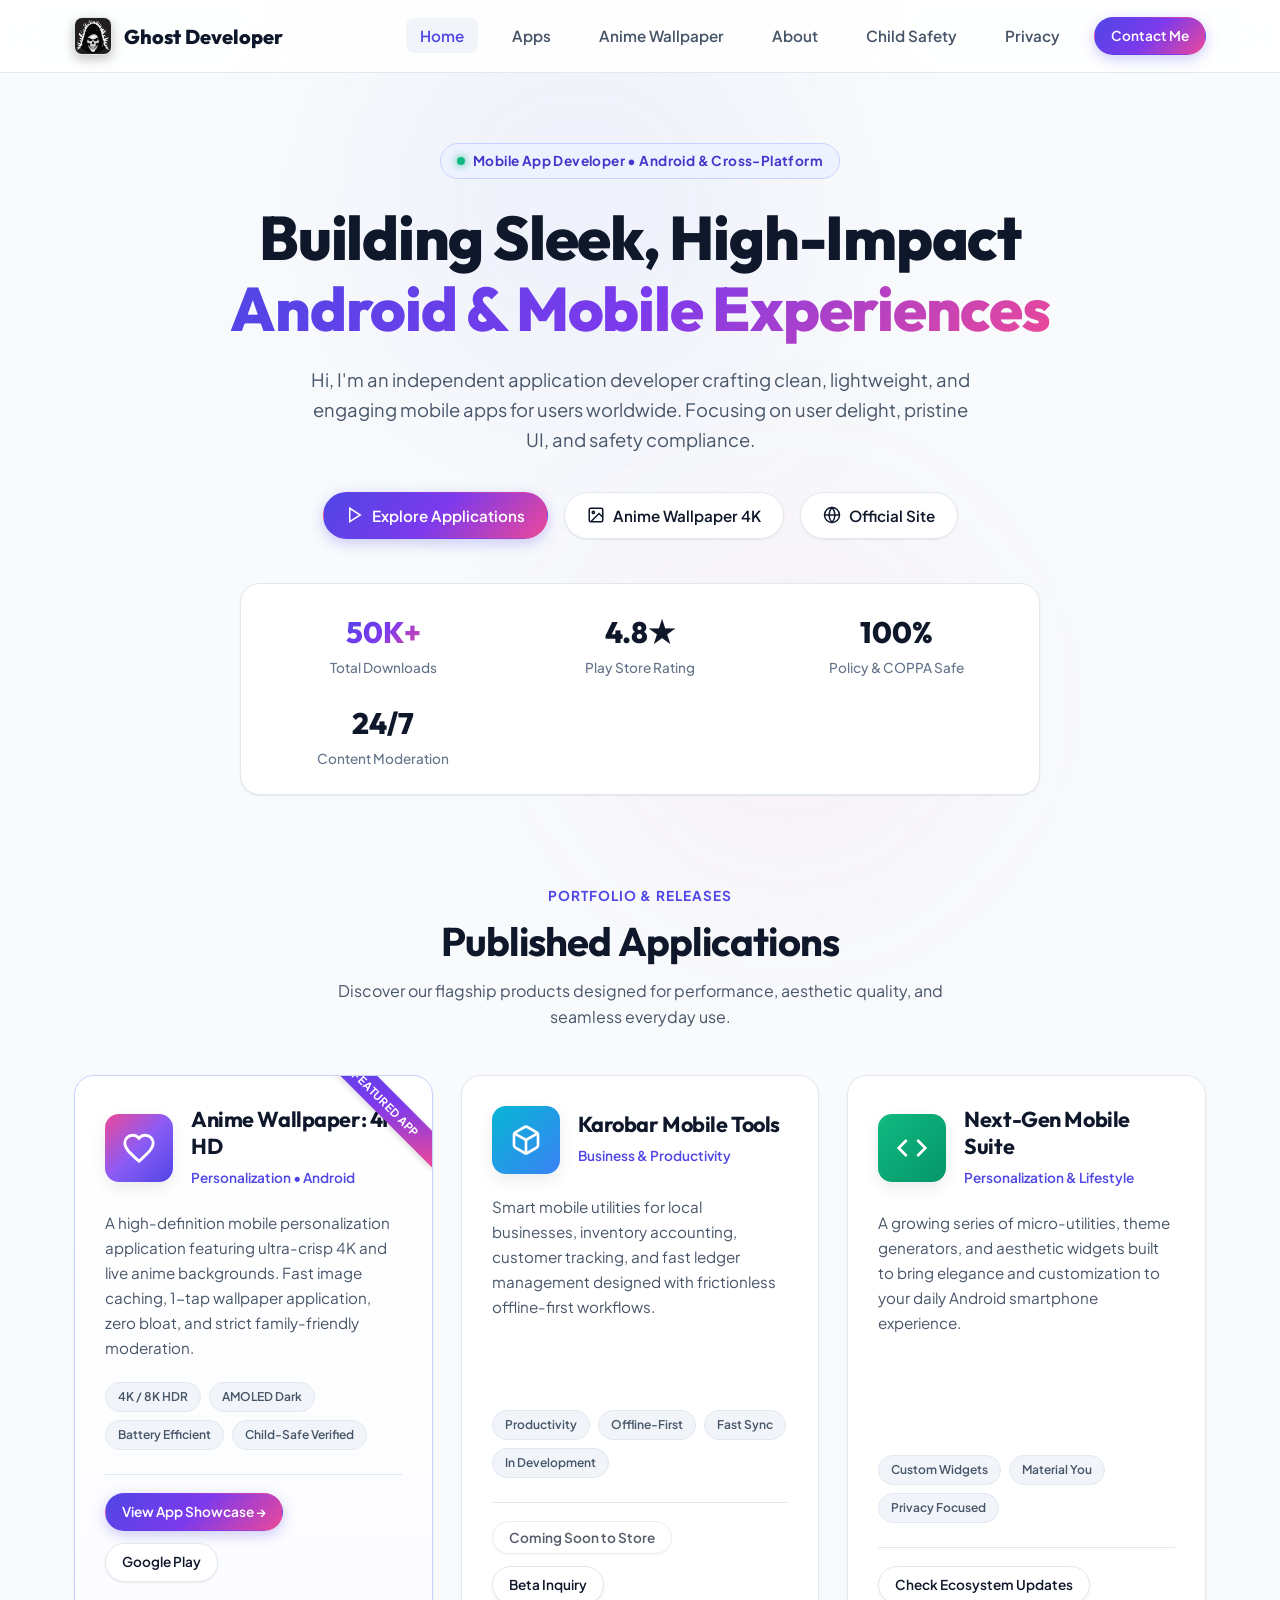
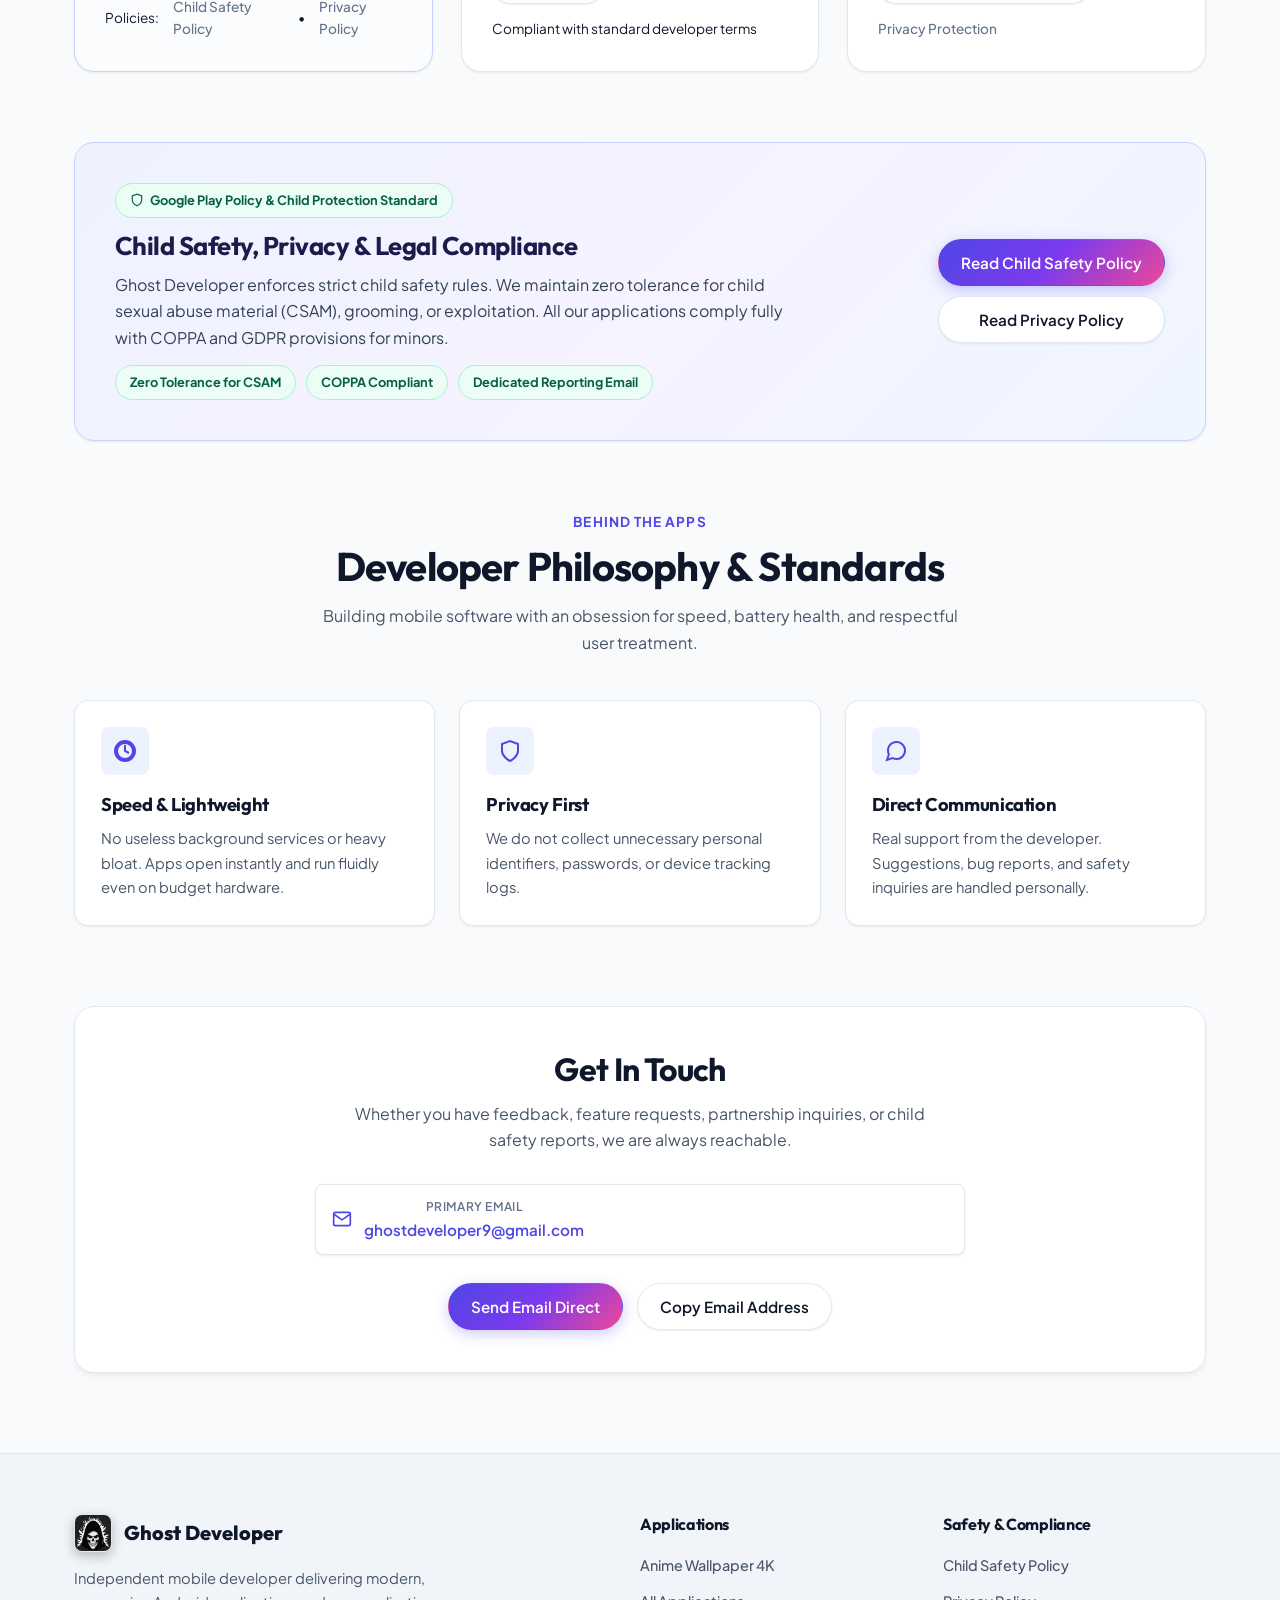
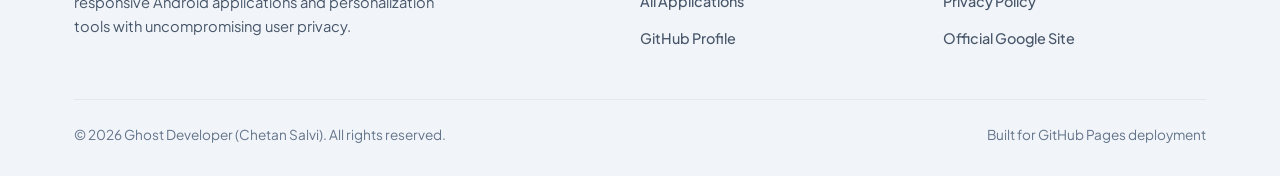
==== commit 9e92f640: "feat: add custom brand logo image and stylesheet across pages" ====
--- a/index.html
+++ b/index.html
@@ -10,8 +10,7 @@
   <meta name="keywords"
     content="App Developer, Android Developer, Mobile Apps, Ghost Developer, Chetan Salvi, Anime Wallpaper, GitHub Pages">
   <link rel="stylesheet" href="./css/style.css">
-  <link rel="icon"
-    href="data:image/svg+xml,<svg xmlns='http://www.w3.org/2000/svg' viewBox='0 0 24 24' fill='%236366f1'><path d='M12 2L2 7l10 5 10-5-10-5zm0 9l2.5-1.25L12 8.5l-2.5 1.25L12 11zm0 2.5l-5-2.5-5 2.5 10 5 10-5-5-2.5-5 2.5z'/></svg>">
+  <link rel="icon" type="image/png" href="./assets/logo.png">
 </head>
 
 <body>
@@ -21,26 +20,11 @@
     <div class="container nav-container">
       <a href="./index.html" class="brand-logo" id="homeLogoLink">
         <div class="brand-icon">
-          <svg viewBox="0 0 24 24" fill="none" stroke="currentColor" stroke-width="2">
-            <rect x="5" y="2" width="14" height="20" rx="2" ry="2" />
-            <line x1="12" y1="18" x2="12.01" y2="18" />
-          </svg>
+          <img src="./assets/logo.png" alt="Ghost Developer Logo" class="brand-logo-img">
         </div>
         <span>Ghost Developer</span>
       </a>
 
-      <div class="nav-actions">
-        <button class="theme-toggle-btn" aria-label="Toggle theme" title="Toggle light/dark theme">
-          <svg width="20" height="20" viewBox="0 0 24 24" fill="none" stroke="currentColor" stroke-width="2">
-            <path d="M21 12.79A9 9 0 1 1 11.21 3 7 7 0 0 0 21 12.79z" />
-          </svg>
-        </button>
-        <button class="mobile-toggle" id="mobileToggle" aria-label="Toggle navigation">
-          <svg width="24" height="24" fill="none" stroke="currentColor" stroke-width="2">
-            <path d="M4 6h16M4 12h16M4 18h16" />
-          </svg>
-        </button>
-      </div>
 
       <ul class="nav-links" id="navLinks">
         <li><a href="./index.html" class="nav-link active">Home</a></li>
@@ -50,7 +34,7 @@
         <li><a href="./child_safty.html" class="nav-link">Child Safety</a></li>
         <li><a href="./privacy_policy.html" class="nav-link">Privacy</a></li>
         <li>
-          <a href="mailto:Ghost.developer@gmail.com" class="btn btn-primary btn-sm">Contact Me</a>
+          <a href="mailto:ghostdeveloper9@gmail.com" class="btn btn-primary btn-sm">Contact Me</a>
         </li>
       </ul>
     </div>
@@ -209,7 +193,7 @@
           <button class="btn btn-outline btn-sm" disabled style="opacity: 0.7; cursor: default;">
             Coming Soon to Store
           </button>
-          <a href="mailto:Ghost.developer@gmail.com" class="btn btn-outline btn-sm">
+          <a href="mailto:ghostdeveloper9@gmail.com" class="btn btn-outline btn-sm">
             Beta Inquiry
           </a>
         </div>
@@ -355,29 +339,16 @@
           </svg>
           <div>
             <span class="label">Primary Email</span>
-            <a href="mailto:Ghost.developer@gmail.com">Ghost.developer@gmail.com</a>
-          </div>
-        </div>
-
-        <div class="contact-item">
-          <svg viewBox="0 0 24 24" fill="none" stroke="currentColor" stroke-width="2">
-            <circle cx="12" cy="12" r="10" />
-            <line x1="2" y1="12" x2="22" y2="12" />
-            <path d="M12 2a15.3 15.3 0 0 1 4 10 15.3 15.3 0 0 1-4 10 15.3 15.3 0 0 1-4-10 15.3 15.3 0 0 1 4-10z" />
-          </svg>
-          <div>
-            <span class="label">Google Sites Hub</span>
-            <a href="https://sites.google.com/view/Ghostdeveloper" target="_blank"
-              rel="noopener noreferrer">sites.google.com/view/Ghostdeveloper</a>
+            <a href="mailto:ghostdeveloper9@gmail.com">ghostdeveloper9@gmail.com</a>
           </div>
         </div>
       </div>
 
       <div style="display: flex; justify-content: center; gap: 14px; flex-wrap: wrap;">
-        <a href="mailto:Ghost.developer@gmail.com" class="btn btn-primary">
+        <a href="mailto:ghostdeveloper9@gmail.com" class="btn btn-primary">
           Send Email Direct
         </a>
-        <button class="btn btn-outline copy-email-btn" data-email="Ghost.developer@gmail.com">
+        <button class="btn btn-outline copy-email-btn" data-email="ghostdeveloper9@gmail.com">
           Copy Email Address
         </button>
       </div>
@@ -391,10 +362,7 @@
         <div class="footer-brand">
           <div class="brand-logo">
             <div class="brand-icon">
-              <svg viewBox="0 0 24 24" fill="none" stroke="currentColor" stroke-width="2">
-                <rect x="5" y="2" width="14" height="20" rx="2" ry="2" />
-                <line x1="12" y1="18" x2="12.01" y2="18" />
-              </svg>
+              <img src="./assets/logo.png" alt="Ghost Developer Logo" class="brand-logo-img">
             </div>
             <span>Ghost Developer</span>
           </div>
--- a/css/style.css
+++ b/css/style.css
@@ -234,12 +234,29 @@
   width: 38px;
   height: 38px;
   border-radius: var(--radius-sm);
-  background: var(--primary-gradient);
+  background: var(--bg-subtle, #0f1523);
   display: flex;
   align-items: center;
   justify-content: center;
   color: white;
-  box-shadow: 0 4px 12px rgba(79, 70, 229, 0.3);
+  box-shadow: 0 4px 12px rgba(0, 0, 0, 0.25);
+  overflow: hidden;
+  flex-shrink: 0;
+  border: 1px solid var(--border-subtle, rgba(255, 255, 255, 0.1));
+  transition: transform 0.25s ease, box-shadow 0.25s ease;
+}
+
+.brand-logo:hover .brand-icon {
+  transform: scale(1.05);
+  box-shadow: 0 0 16px rgba(99, 102, 241, 0.45);
+}
+
+.brand-icon img,
+.brand-logo-img {
+  width: 100%;
+  height: 100%;
+  object-fit: cover;
+  display: block;
 }
 
 .brand-icon svg {
